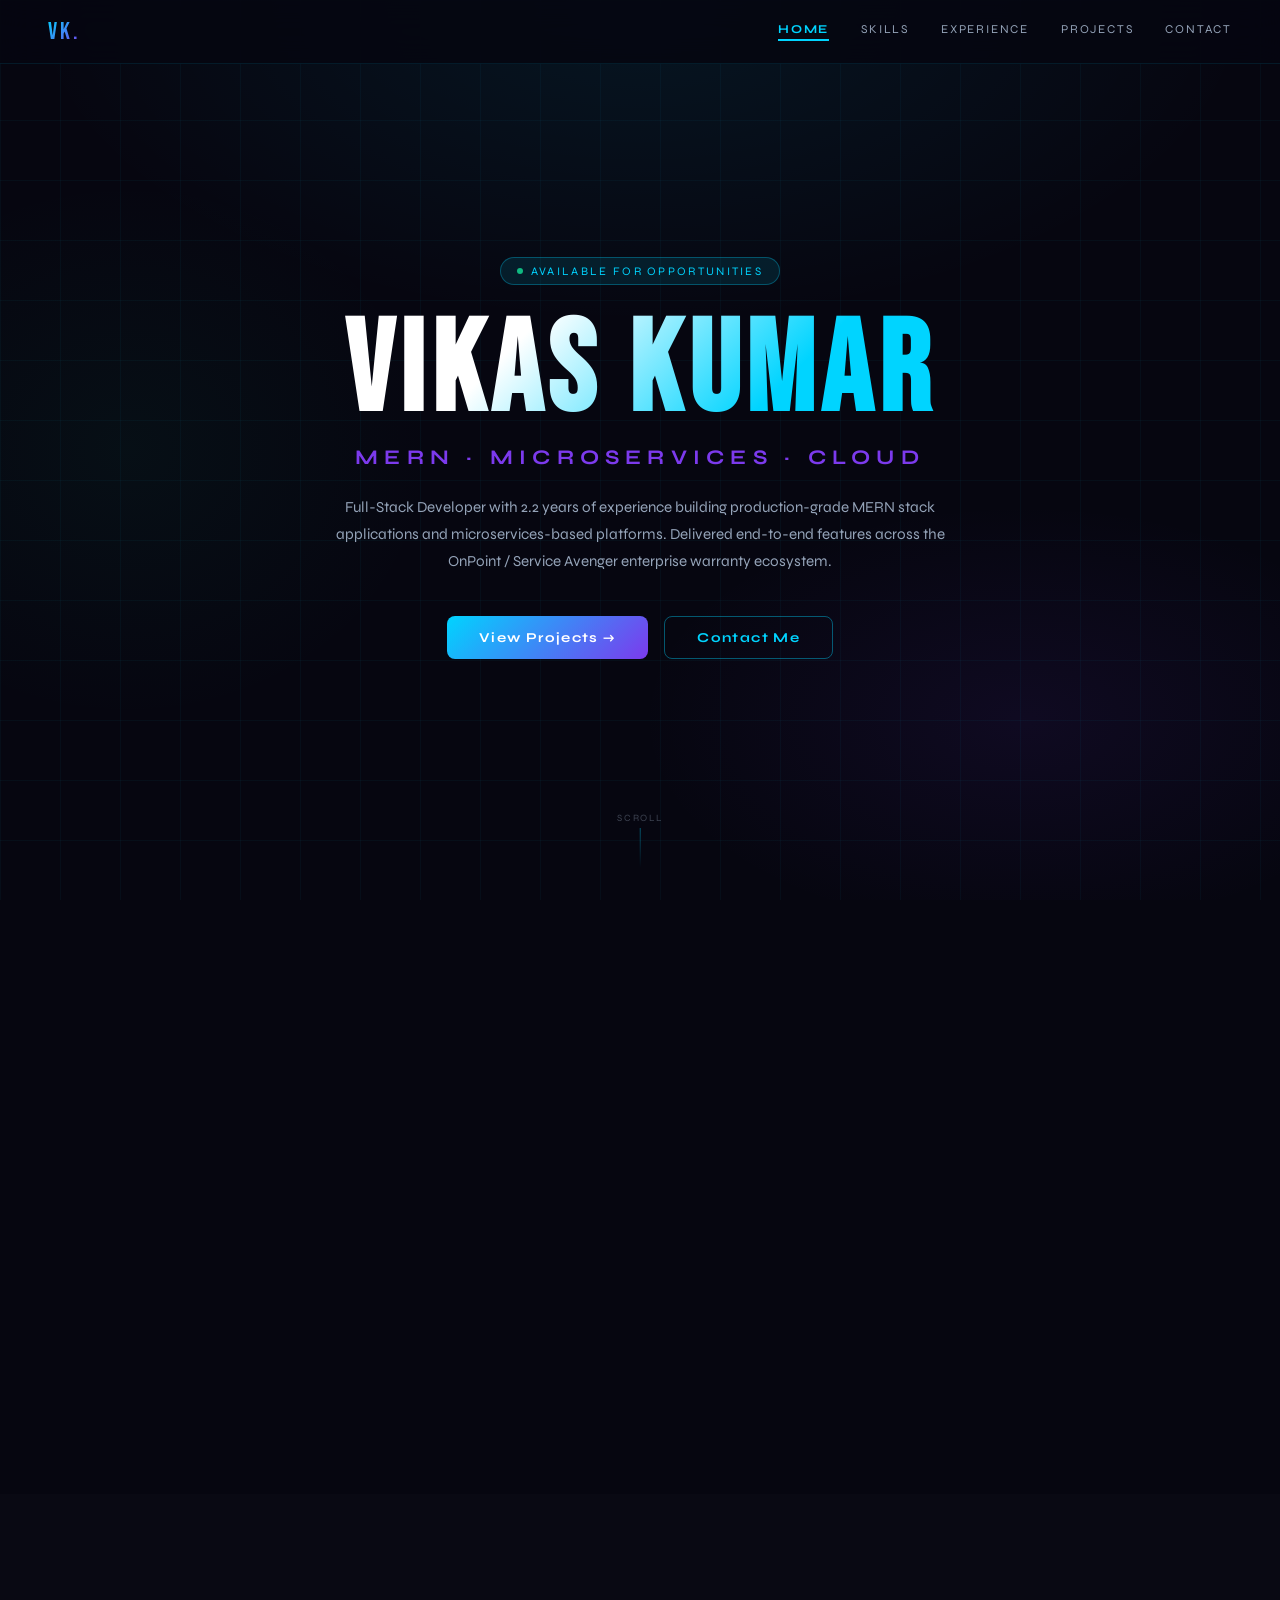
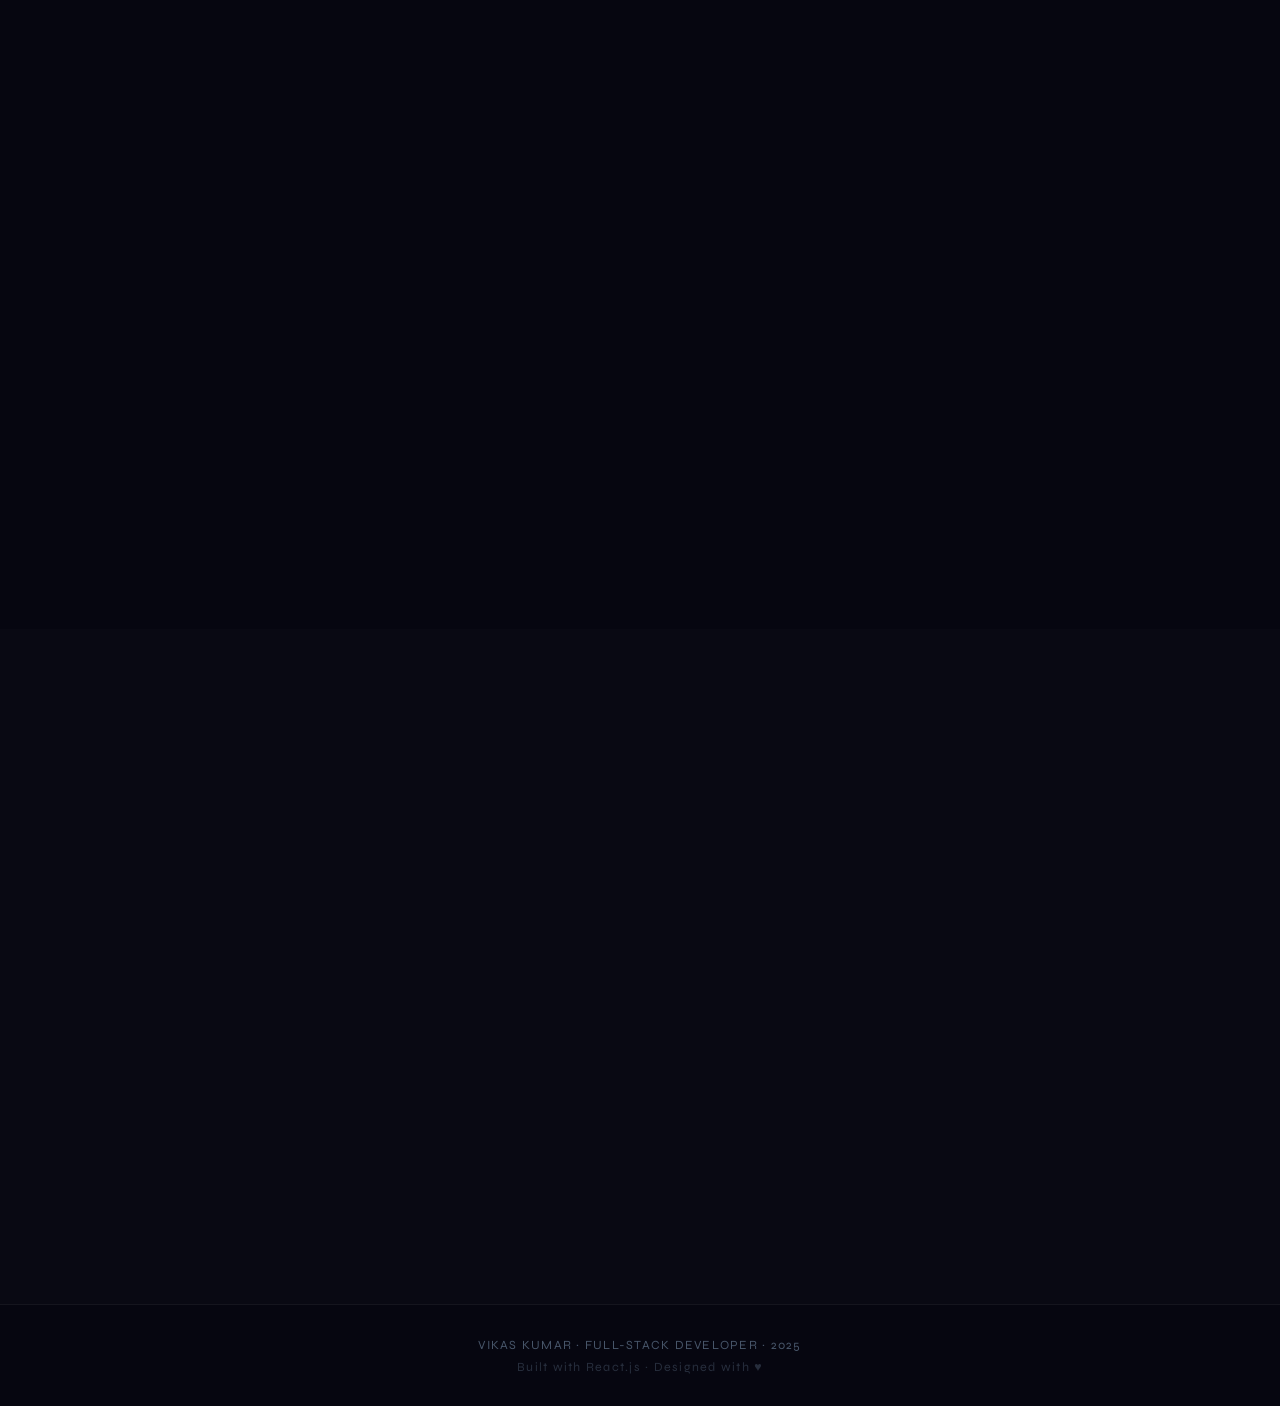
==== index.html @ f1ef1167 "new changes to inedx" ====
<!DOCTYPE html>
<html lang="en">
<head>
<meta charset="UTF-8" />
<meta name="viewport" content="width=device-width, initial-scale=1.0" />
<title>Vikas Kumar — Full-Stack Developer</title>
<link rel="preconnect" href="https://fonts.googleapis.com" />
<link rel="preconnect" href="https://fonts.gstatic.com" crossorigin />
<link href="https://fonts.googleapis.com/css2?family=Bebas+Neue&family=Syne:wght@400;600;700;800&display=swap" rel="stylesheet" />
<style>
  *, *::before, *::after { box-sizing: border-box; margin: 0; padding: 0; }
  html { scroll-behavior: smooth; }
  body { font-family: 'Syne', sans-serif; background: #060610; color: #e2e8f0; overflow-x: hidden; }
  :root {
    --cyan: #00d4ff;
    --purple: #7c3aed;
    --green: #10b981;
    --amber: #f59e0b;
    --red: #ef4444;
  }

  /* NAV */
  nav {
    position: fixed; top: 0; left: 0; right: 0; z-index: 100;
    display: flex; align-items: center; justify-content: space-between;
    padding: 0 clamp(1.2rem, 4vw, 3rem); height: 64px;
    background: rgba(6,6,16,0.88); backdrop-filter: blur(16px);
    border-bottom: 1px solid rgba(0,212,255,0.1);
  }
  .logo {
    font-family: 'Bebas Neue', sans-serif; font-size: 1.5rem; letter-spacing: 0.12em;
    background: linear-gradient(135deg, var(--cyan), var(--purple));
    -webkit-background-clip: text; -webkit-text-fill-color: transparent;
    cursor: pointer;
  }
  .nav-links { display: flex; gap: 2rem; list-style: none; }
  .nav-links li {
    cursor: pointer; font-size: 0.75rem; letter-spacing: 0.15em;
    text-transform: uppercase; color: #94a3b8;
    transition: color 0.2s; padding-bottom: 3px;
    border-bottom: 2px solid transparent;
  }
  .nav-links li.active { color: var(--cyan); border-bottom-color: var(--cyan); font-weight: 700; }
  .hamburger { display: none; flex-direction: column; gap: 5px; cursor: pointer; background: none; border: none; padding: 4px; }
  .hamburger span { display: block; width: 24px; height: 2px; background: var(--cyan); border-radius: 2px; transition: all 0.3s; }
  .mobile-menu {
    display: none; position: fixed; top: 64px; left: 0; right: 0;
    background: rgba(6,6,16,0.97); backdrop-filter: blur(16px); z-index: 99;
    padding: 1.5rem 2rem; flex-direction: column; gap: 1.2rem;
    border-bottom: 1px solid rgba(0,212,255,0.15);
  }
  .mobile-menu.open { display: flex; }
  .mobile-menu a {
    font-size: 0.9rem; letter-spacing: 0.15em; text-transform: uppercase;
    color: #94a3b8; text-decoration: none; padding: 0.5rem 0;
  }
  .mobile-menu a.active { color: var(--cyan); }

  /* HERO */
  #home {
    min-height: 100vh; display: flex; flex-direction: column;
    align-items: center; justify-content: center; text-align: center;
    padding: 80px clamp(1.5rem, 5vw, 4rem) 4rem; position: relative; overflow: hidden;
  }
  .hero-bg {
    position: absolute; inset: 0; pointer-events: none;
    background: radial-gradient(ellipse 80% 60% at 50% 0%, rgba(0,212,255,0.08) 0%, transparent 60%),
                radial-gradient(ellipse 50% 40% at 80% 80%, rgba(124,58,237,0.08) 0%, transparent 60%),
                radial-gradient(ellipse 40% 50% at 10% 50%, rgba(16,185,129,0.05) 0%, transparent 60%);
  }
  .hero-grid {
    position: absolute; inset: 0; pointer-events: none;
    background-image: linear-gradient(rgba(0,212,255,0.04) 1px, transparent 1px),
                      linear-gradient(90deg, rgba(0,212,255,0.04) 1px, transparent 1px);
    background-size: 60px 60px;
  }
  .hero-content { position: relative; z-index: 1; }
  .badge {
    display: inline-flex; align-items: center; gap: 0.5rem;
    background: rgba(0,212,255,0.1); border: 1px solid rgba(0,212,255,0.3);
    border-radius: 100px; padding: 0.35rem 1rem;
    font-size: 0.72rem; letter-spacing: 0.2em; text-transform: uppercase;
    color: var(--cyan); margin-bottom: 1.5rem;
    animation: fadeDown 0.8s ease forwards;
  }
  .badge-dot {
    width: 6px; height: 6px; border-radius: 50%; background: var(--green);
    animation: pulse 2s infinite;
  }
  .hero-name {
    font-family: 'Bebas Neue', sans-serif;
    font-size: clamp(3.5rem, 10vw, 8rem);
    line-height: 1; letter-spacing: 0.05em; margin-bottom: 0.5rem;
    background: linear-gradient(135deg, #ffffff 30%, var(--cyan) 70%);
    -webkit-background-clip: text; -webkit-text-fill-color: transparent;
    animation: fadeUp 0.9s ease 0.1s both;
  }
  .hero-title {
    font-size: clamp(0.9rem, 2.5vw, 1.3rem); color: var(--purple);
    letter-spacing: 0.3em; text-transform: uppercase; margin-bottom: 1.5rem;
    font-weight: 700; animation: fadeUp 0.9s ease 0.2s both;
  }
  .hero-summary {
    max-width: 640px; color: #94a3b8; line-height: 1.8;
    font-size: 0.95rem; margin: 0 auto 2.5rem;
    animation: fadeUp 0.9s ease 0.3s both;
  }
  .hero-btns {
    display: flex; gap: 1rem; flex-wrap: wrap; justify-content: center;
    animation: fadeUp 0.9s ease 0.4s both;
  }
  .btn-primary {
    background: linear-gradient(135deg, var(--cyan), var(--purple));
    color: #fff; border: none; border-radius: 8px;
    padding: 0.75rem 2rem; font-size: 0.85rem;
    font-family: 'Syne', sans-serif; font-weight: 700;
    letter-spacing: 0.1em; cursor: pointer;
    transition: transform 0.2s, box-shadow 0.2s;
  }
  .btn-primary:hover { transform: translateY(-2px); box-shadow: 0 8px 30px rgba(0,212,255,0.3); }
  .btn-secondary {
    background: transparent; color: var(--cyan);
    border: 1px solid rgba(0,212,255,0.4); border-radius: 8px;
    padding: 0.75rem 2rem; font-size: 0.85rem;
    font-family: 'Syne', sans-serif; font-weight: 700;
    letter-spacing: 0.1em; cursor: pointer; transition: all 0.2s;
  }
  .btn-secondary:hover { background: rgba(0,212,255,0.08); transform: translateY(-2px); }
  .scroll-hint {
    position: absolute; bottom: 2rem; left: 50%; transform: translateX(-50%);
    display: flex; flex-direction: column; align-items: center; gap: 4px; opacity: 0.4;
  }
  .scroll-hint span { font-size: 0.6rem; letter-spacing: 0.2em; color: #94a3b8; }
  .scroll-line { width: 1px; height: 40px; background: linear-gradient(to bottom, var(--cyan), transparent); }

  /* SECTIONS */
  .section { padding: 5rem clamp(1.5rem, 5vw, 6rem); max-width: 1100px; margin: 0 auto; }
  .section-alt { background: rgba(255,255,255,0.01); }
  .section-label {
    font-size: 0.7rem; letter-spacing: 0.3em; text-transform: uppercase;
    color: var(--cyan); margin-bottom: 0.5rem; font-weight: 700;
  }
  .section-title {
    font-family: 'Bebas Neue', sans-serif;
    font-size: clamp(2rem, 5vw, 3.5rem);
    letter-spacing: 0.05em; margin-bottom: 0.5rem; line-height: 1;
  }
  .divider {
    width: 60px; height: 3px;
    background: linear-gradient(90deg, var(--cyan), var(--purple));
    border-radius: 3px; margin-bottom: 3rem;
  }

  /* SKILLS */
  .skill-tabs { display: flex; flex-wrap: wrap; gap: 0.5rem; margin-bottom: 2rem; }
  .skill-tab {
    padding: 0.4rem 1rem; border-radius: 100px; font-size: 0.75rem;
    font-weight: 700; letter-spacing: 0.1em; cursor: pointer;
    border: 1px solid rgba(255,255,255,0.1); background: transparent;
    color: #94a3b8; transition: all 0.2s; font-family: 'Syne', sans-serif;
  }
  .skill-tab:hover { border-color: rgba(255,255,255,0.3); }
  .skill-tab.active-fe { border-color: var(--cyan); background: rgba(0,212,255,0.12); color: var(--cyan); }
  .skill-tab.active-be { border-color: var(--purple); background: rgba(124,58,237,0.12); color: var(--purple); }
  .skill-tab.active-db { border-color: var(--green); background: rgba(16,185,129,0.12); color: var(--green); }
  .skill-tab.active-cl { border-color: var(--amber); background: rgba(245,158,11,0.12); color: var(--amber); }
  .skill-tab.active-au { border-color: var(--red); background: rgba(239,68,68,0.12); color: var(--red); }
  .skill-tab.active-to { border-color: #8b5cf6; background: rgba(139,92,246,0.12); color: #8b5cf6; }
  .skill-grid { display: flex; flex-wrap: wrap; gap: 0.75rem; }
  .skill-pill {
    padding: 0.45rem 1rem; border-radius: 8px; font-size: 0.82rem;
    transition: all 0.2s; cursor: default;
  }
  .skill-pill:hover { transform: translateY(-2px); filter: brightness(1.2); }
  .pill-fe { background: rgba(0,212,255,0.12); border: 1px solid rgba(0,212,255,0.3); }
  .pill-be { background: rgba(124,58,237,0.12); border: 1px solid rgba(124,58,237,0.3); }
  .pill-db { background: rgba(16,185,129,0.12); border: 1px solid rgba(16,185,129,0.3); }
  .pill-cl { background: rgba(245,158,11,0.12); border: 1px solid rgba(245,158,11,0.3); }
  .pill-au { background: rgba(239,68,68,0.12); border: 1px solid rgba(239,68,68,0.3); }
  .pill-to { background: rgba(139,92,246,0.12); border: 1px solid rgba(139,92,246,0.3); }
  .skill-panel { display: none; }
  .skill-panel.active { display: flex; flex-wrap: wrap; gap: 0.75rem; }

  /* EXPERIENCE */
  .exp-card {
    background: rgba(255,255,255,0.03); border: 1px solid rgba(255,255,255,0.07);
    border-radius: 16px; padding: 2rem; margin-bottom: 1.5rem;
    position: relative; overflow: hidden;
    transition: border-color 0.3s, transform 0.3s;
  }
  .exp-card:hover { border-color: rgba(0,212,255,0.25); transform: translateY(-2px); }
  .exp-accent {
    position: absolute; left: 0; top: 0; bottom: 0; width: 3px;
    background: linear-gradient(180deg, var(--cyan), var(--purple)); border-radius: 3px 0 0 3px;
  }
  .exp-inner { padding-left: 0.5rem; }
  .exp-role { font-family: 'Bebas Neue', sans-serif; font-size: 1.6rem; letter-spacing: 0.05em; color: #fff; margin-bottom: 0.2rem; }
  .exp-company { color: var(--cyan); font-size: 0.85rem; font-weight: 700; letter-spacing: 0.05em; margin-bottom: 0.2rem; }
  .exp-product { color: #64748b; font-size: 0.78rem; margin-bottom: 0.5rem; font-style: italic; }
  .exp-period {
    display: inline-flex; align-items: center; gap: 0.4rem;
    background: rgba(0,212,255,0.08); border: 1px solid rgba(0,212,255,0.2);
    border-radius: 100px; padding: 0.25rem 0.85rem;
    font-size: 0.72rem; color: var(--cyan); letter-spacing: 0.1em; margin-bottom: 1.2rem;
  }
  .exp-list { list-style: none; display: flex; flex-direction: column; gap: 0.6rem; }
  .exp-item { display: flex; gap: 0.75rem; font-size: 0.875rem; color: #94a3b8; line-height: 1.7; }
  .exp-dot { width: 6px; height: 6px; border-radius: 50%; background: var(--cyan); margin-top: 0.6rem; flex-shrink: 0; }

  /* PROJECTS */
  .project-grid {
    display: grid;
    grid-template-columns: repeat(auto-fill, minmax(min(100%, 300px), 1fr));
    gap: 1.5rem;
  }
  .project-card {
    background: rgba(255,255,255,0.03); border: 1px solid rgba(255,255,255,0.07);
    border-radius: 16px; padding: 1.8rem;
    transition: border-color 0.3s, transform 0.3s; position: relative; overflow: hidden;
  }
  .project-card::before {
    content: ''; position: absolute; top: 0; right: 0;
    width: 120px; height: 120px;
    background: radial-gradient(ellipse at 100% 0%, rgba(124,58,237,0.08), transparent 70%);
    pointer-events: none;
  }
  .project-card:hover { border-color: rgba(124,58,237,0.4); transform: translateY(-4px); }
  .project-icon { font-size: 2.5rem; margin-bottom: 1rem; }
  .project-name { font-family: 'Bebas Neue', sans-serif; font-size: 1.4rem; letter-spacing: 0.05em; margin-bottom: 0.5rem; color: #fff; }
  .project-stack { font-size: 0.72rem; color: var(--cyan); letter-spacing: 0.1em; margin-bottom: 0.75rem; font-weight: 700; }
  .project-desc { font-size: 0.85rem; color: #94a3b8; line-height: 1.7; }

  /* EDUCATION */
  .edu-card {
    margin-top: 3rem;
    background: linear-gradient(135deg, rgba(0,212,255,0.05), rgba(124,58,237,0.05));
  }

  /* CONTACT */
  .contact-grid {
    display: grid;
    grid-template-columns: repeat(auto-fill, minmax(min(100%, 240px), 1fr));
    gap: 1rem; margin-bottom: 2rem;
  }
  .contact-card {
    background: rgba(255,255,255,0.03); border: 1px solid rgba(255,255,255,0.07);
    border-radius: 12px; padding: 1.2rem 1.5rem;
    display: flex; align-items: center; gap: 1rem;
    cursor: pointer; transition: all 0.2s;
    text-decoration: none; color: inherit;
  }
  .contact-card:hover { border-color: rgba(0,212,255,0.3); background: rgba(0,212,255,0.04); }
  .contact-icon {
    width: 40px; height: 40px; border-radius: 10px;
    background: rgba(0,212,255,0.1); border: 1px solid rgba(0,212,255,0.2);
    display: flex; align-items: center; justify-content: center;
    font-size: 1.1rem; flex-shrink: 0;
  }
  .contact-icon.purple { background: rgba(124,58,237,0.1); border-color: rgba(124,58,237,0.2); }
  .contact-label { font-size: 0.68rem; color: #64748b; letter-spacing: 0.1em; text-transform: uppercase; margin-bottom: 0.2rem; }
  .contact-value { font-size: 0.85rem; color: #e2e8f0; font-weight: 600; word-break: break-all; }

  /* FOOTER */
  footer {
    text-align: center; padding: 2rem;
    border-top: 1px solid rgba(255,255,255,0.06);
    color: #475569; font-size: 0.78rem; letter-spacing: 0.1em;
  }
  footer p:last-child { margin-top: 0.4rem; opacity: 0.5; }

  /* ANIMATIONS */
  @keyframes fadeDown { from { opacity:0; transform:translateY(-16px); } to { opacity:1; transform:none; } }
  @keyframes fadeUp { from { opacity:0; transform:translateY(24px); } to { opacity:1; transform:none; } }
  @keyframes pulse { 0%,100%{opacity:1;} 50%{opacity:0.5;} }

  .reveal {
    opacity: 0; transform: translateY(30px);
    transition: opacity 0.7s ease, transform 0.7s ease;
  }
  .reveal.visible { opacity: 1; transform: none; }
  .reveal-d1 { transition-delay: 0.1s; }
  .reveal-d2 { transition-delay: 0.2s; }
  .reveal-d3 { transition-delay: 0.3s; }

  /* RESPONSIVE */
  @media (max-width: 640px) {
    .nav-links { display: none; }
    .hamburger { display: flex; }
  }
</style>
</head>
<body>

<!-- NAV -->
<nav>
  <div class="logo" onclick="scrollTo('home')">VK.</div>
  <ul class="nav-links" id="navLinks">
    <li class="active" onclick="scrollTo('home')">Home</li>
    <li onclick="scrollTo('skills')">Skills</li>
    <li onclick="scrollTo('experience')">Experience</li>
    <li onclick="scrollTo('projects')">Projects</li>
    <li onclick="scrollTo('contact')">Contact</li>
  </ul>
  <button class="hamburger" id="hamburger" onclick="toggleMenu()" aria-label="Menu">
    <span id="hb1"></span>
    <span id="hb2"></span>
    <span id="hb3"></span>
  </button>
</nav>

<!-- MOBILE MENU -->
<div class="mobile-menu" id="mobileMenu">
  <a onclick="scrollTo('home');closeMenu()">HOME</a>
  <a onclick="scrollTo('skills');closeMenu()">SKILLS</a>
  <a onclick="scrollTo('experience');closeMenu()">EXPERIENCE</a>
  <a onclick="scrollTo('projects');closeMenu()">PROJECTS</a>
  <a onclick="scrollTo('contact');closeMenu()">CONTACT</a>
</div>

<!-- HERO -->
<section id="home">
  <div class="hero-bg"></div>
  <div class="hero-grid"></div>
  <div class="hero-content">
    <div class="badge"><span class="badge-dot"></span>Available for opportunities</div>
    <h1 class="hero-name">Vikas Kumar</h1>
    <div class="hero-title">MERN · Microservices · Cloud</div>
    <p class="hero-summary">Full-Stack Developer with 2.2 years of experience building production-grade MERN stack applications and microservices-based platforms. Delivered end-to-end features across the OnPoint / Service Avenger enterprise warranty ecosystem.</p>
    <div class="hero-btns">
      <button class="btn-primary" onclick="scrollTo('projects')">View Projects →</button>
      <button class="btn-secondary" onclick="scrollTo('contact')">Contact Me</button>
    </div>
  </div>
  <div class="scroll-hint">
    <span>SCROLL</span>
    <div class="scroll-line"></div>
  </div>
</section>

<!-- SKILLS -->
<section id="skills" style="padding: 5rem 0;">
  <div class="section">
    <div class="reveal">
      <div class="section-label">What I work with</div>
      <h2 class="section-title">Technical Skills</h2>
      <div class="divider"></div>
      <div class="skill-tabs">
        <button class="skill-tab active-fe" onclick="switchSkill('fe', this)">Frontend</button>
        <button class="skill-tab" onclick="switchSkill('be', this)">Backend</button>
        <button class="skill-tab" onclick="switchSkill('db', this)">Databases</button>
        <button class="skill-tab" onclick="switchSkill('cl', this)">Cloud & Infra</button>
        <button class="skill-tab" onclick="switchSkill('au', this)">Auth & Security</button>
        <button class="skill-tab" onclick="switchSkill('to', this)">Tools & Others</button>
      </div>
      <div id="skill-fe" class="skill-panel active">
        <span class="skill-pill pill-fe">React.js</span><span class="skill-pill pill-fe">Redux Toolkit</span>
        <span class="skill-pill pill-fe">TanStack Query</span><span class="skill-pill pill-fe">Next.js</span>
        <span class="skill-pill pill-fe">Formik</span><span class="skill-pill pill-fe">Material UI</span>
        <span class="skill-pill pill-fe">TypeScript</span><span class="skill-pill pill-fe">JavaScript ES6+</span>
        <span class="skill-pill pill-fe">HTML5</span><span class="skill-pill pill-fe">CSS3</span>
      </div>
      <div id="skill-be" class="skill-panel">
        <span class="skill-pill pill-be">Node.js</span><span class="skill-pill pill-be">Express.js</span>
        <span class="skill-pill pill-be">NestJS</span><span class="skill-pill pill-be">RESTful APIs</span>
        <span class="skill-pill pill-be">AJV Schema Validation</span><span class="skill-pill pill-be">WebSocket</span>
        <span class="skill-pill pill-be">Cron Jobs</span><span class="skill-pill pill-be">Helmet.js</span>
      </div>
      <div id="skill-db" class="skill-panel">
        <span class="skill-pill pill-db">MySQL</span><span class="skill-pill pill-db">MongoDB</span>
        <span class="skill-pill pill-db">Redis</span><span class="skill-pill pill-db">Firebase Firestore</span>
        <span class="skill-pill pill-db">Realtime DB</span><span class="skill-pill pill-db">Query Optimisation</span>
        <span class="skill-pill pill-db">Indexing</span>
      </div>
      <div id="skill-cl" class="skill-panel">
        <span class="skill-pill pill-cl">AWS S3</span><span class="skill-pill pill-cl">AWS SQS</span>
        <span class="skill-pill pill-cl">API Gateway</span><span class="skill-pill pill-cl">Docker</span>
        <span class="skill-pill pill-cl">Kubernetes (Basic)</span><span class="skill-pill pill-cl">CI/CD Pipelines</span>
        <span class="skill-pill pill-cl">Event-Driven Architecture</span>
      </div>
      <div id="skill-au" class="skill-panel">
        <span class="skill-pill pill-au">Keycloak SSO</span><span class="skill-pill pill-au">OAuth2</span>
        <span class="skill-pill pill-au">JWT</span><span class="skill-pill pill-au">RBAC</span>
      </div>
      <div id="skill-to" class="skill-panel">
        <span class="skill-pill pill-to">Git</span><span class="skill-pill pill-to">GitHub</span>
        <span class="skill-pill pill-to">Postman</span><span class="skill-pill pill-to">Jira</span>
        <span class="skill-pill pill-to">SonarQube</span><span class="skill-pill pill-to">GitHub Copilot</span>
        <span class="skill-pill pill-to">Phoenix Integration</span><span class="skill-pill pill-to">Samsung API</span>
        <span class="skill-pill pill-to">NetSuite</span>
      </div>
    </div>
  </div>
</section>

<!-- EXPERIENCE -->
<section id="experience" class="section-alt" style="padding: 5rem 0;">
  <div class="section">
    <div class="reveal">
      <div class="section-label">Where I've worked</div>
      <h2 class="section-title">Experience</h2>
      <div class="divider"></div>
    </div>

    <div class="exp-card reveal reveal-d1">
      <div class="exp-accent"></div>
      <div class="exp-inner">
        <div class="exp-role">Full-Stack Developer</div>
        <div class="exp-company">MethodHub Pvt. Ltd., Mohali</div>
        <div class="exp-product">OnPoint / Service Avenger — Enterprise Warranty & Dispatch Platform</div>
        <div class="exp-period">📅 Mar 2024 – Present</div>
        <ul class="exp-list">
          <li class="exp-item"><div class="exp-dot"></div><span>Built warranty and dispatch modules using React.js, Redux Toolkit, and TanStack Query, managing state across 10+ interconnected screens for enterprise warranty clients.</span></li>
          <li class="exp-item"><div class="exp-dot"></div><span>Designed multi-step form workflows with Formik + AJV schema validation and configured centralised Axios interceptors for auth and error handling across 30+ APIs.</span></li>
          <li class="exp-item"><div class="exp-dot"></div><span>Integrated Keycloak SSO for token-based authentication and built reusable Material UI components used team-wide.</span></li>
          <li class="exp-item"><div class="exp-dot"></div><span>Built the Claim Portal microservice from scratch — handling end-to-end servicer payment claim submissions with AWS S3 (file storage) and AWS SQS for async decoupled messaging.</span></li>
          <li class="exp-item"><div class="exp-dot"></div><span>Developed features on the sdDispatch core service — full warranty job lifecycle management with JWT auth, MySQL query optimisation with indexing, and Redis caching to reduce DB load.</span></li>
          <li class="exp-item"><div class="exp-dot"></div><span>Enforced access control via Keycloak RBAC roles; contributed to CI/CD pipelines and SonarQube code quality reviews within a 7-member Agile/Scrum team.</span></li>
          <li class="exp-item"><div class="exp-dot"></div><span>Third-party integrations: Phoenix (order creation + servicer assignment), Samsung (login API + job assignment), NetSuite (automated payment disbursement on claim approval).</span></li>
        </ul>
      </div>
    </div>

    <div class="exp-card reveal reveal-d2">
      <div class="exp-accent"></div>
      <div class="exp-inner">
        <div class="exp-role">MERN Stack Developer Trainee</div>
        <div class="exp-company">Meander Software Pvt. Ltd.</div>
        <div class="exp-product">6-Month Intensive Training Program</div>
        <div class="exp-period">📅 Aug 2023 – Feb 2024</div>
        <ul class="exp-list">
          <li class="exp-item"><div class="exp-dot"></div><span>Completed intensive MERN stack training covering React.js, Node.js, Express.js, MongoDB, and JavaScript ES6+.</span></li>
          <li class="exp-item"><div class="exp-dot"></div><span>Built full-stack projects applying REST API design, JWT authentication, and data modelling.</span></li>
        </ul>
      </div>
    </div>
  </div>
</section>

<!-- PROJECTS -->
<section id="projects" style="padding: 5rem 0;">
  <div class="section">
    <div class="reveal">
      <div class="section-label">Things I've built</div>
      <h2 class="section-title">Projects</h2>
      <div class="divider"></div>
    </div>
    <div class="project-grid">
      <div class="project-card reveal reveal-d1">
        <div class="project-icon">👥</div>
        <div class="project-name">HR Management Portal</div>
        <div class="project-stack">MongoDB · Express.js · React.js · Node.js</div>
        <div class="project-desc">Full-stack HR portal — candidate management, employee onboarding, attendance tracking, and leave workflows with automated data sync across modules.</div>
      </div>
      <div class="project-card reveal reveal-d2">
        <div class="project-icon">🛒</div>
        <div class="project-name">E-Commerce Web App</div>
        <div class="project-stack">React.js · Redux Toolkit · JSON Server</div>
        <div class="project-desc">E-commerce app with Redux state management, user authentication, and product catalogue backed by a mock REST API.</div>
      </div>
      <div class="project-card reveal reveal-d3">
        <div class="project-icon">🔐</div>
        <div class="project-name">User Management System</div>
        <div class="project-stack">React.js · NestJS · MySQL</div>
        <div class="project-desc">Role-based system (Admin/User) with full CRUD, OTP email verification, and secure password management.</div>
      </div>
    </div>

    <div class="exp-card edu-card reveal" style="margin-top: 3rem;">
      <div class="exp-accent"></div>
      <div class="exp-inner">
        <div class="section-label" style="margin-bottom: 0.5rem;">Education</div>
        <div class="exp-role">Bachelor of Computer Applications (BCA)</div>
        <div class="exp-company">Shri Ram Group of Colleges, Muzaffarnagar, U.P.</div>
        <div class="exp-period" style="margin-top: 0.5rem;">🎓 2023</div>
      </div>
    </div>
  </div>
</section>

<!-- CONTACT -->
<section id="contact" class="section-alt" style="padding: 5rem 0;">
  <div class="section">
    <div class="reveal">
      <div class="section-label">Get in touch</div>
      <h2 class="section-title">Contact</h2>
      <div class="divider"></div>
      <div class="contact-grid">
        <div class="contact-card" onclick="copyEmail(this)">
          <div class="contact-icon">📧</div>
          <div>
            <div class="contact-label" id="emailLabel">Email — click to copy</div>
            <div class="contact-value">vikas.kumar721702@gmail.com</div>
          </div>
        </div>
        <div class="contact-card" style="cursor:default;">
          <div class="contact-icon">📱</div>
          <div>
            <div class="contact-label">Phone</div>
            <div class="contact-value">+91-7217246935</div>
          </div>
        </div>
        <div class="contact-card" style="cursor:default;">
          <div class="contact-icon">📍</div>
          <div>
            <div class="contact-label">Location</div>
            <div class="contact-value">Mohali, Chandigarh</div>
          </div>
        </div>
        <a class="contact-card" href="https://linkedin.com/in/vikas-kumar-58881a284" target="_blank" rel="noopener noreferrer">
          <div class="contact-icon">💼</div>
          <div>
            <div class="contact-label">LinkedIn</div>
            <div class="contact-value">View Profile →</div>
          </div>
        </a>
        <a class="contact-card" href="https://github.com/vikas7217" target="_blank" rel="noopener noreferrer">
          <div class="contact-icon purple">🐙</div>
          <div>
            <div class="contact-label">GitHub</div>
            <div class="contact-value">View Repos →</div>
          </div>
        </a>
      </div>
    </div>
  </div>
</section>

<footer>
  <p>VIKAS KUMAR · FULL-STACK DEVELOPER · 2025</p>
  <p>Built with React.js · Designed with ♥</p>
</footer>

<script>
  // Scroll to section
  function scrollTo(id) {
    document.getElementById(id).scrollIntoView({ behavior: 'smooth' });
  }

  // Mobile menu
  let menuOpen = false;
  function toggleMenu() {
    menuOpen = !menuOpen;
    document.getElementById('mobileMenu').classList.toggle('open', menuOpen);
    const h1 = document.getElementById('hb1'), h2 = document.getElementById('hb2'), h3 = document.getElementById('hb3');
    h1.style.transform = menuOpen ? 'rotate(45deg) translate(5px, 5px)' : '';
    h2.style.opacity = menuOpen ? '0' : '1';
    h3.style.transform = menuOpen ? 'rotate(-45deg) translate(5px, -5px)' : '';
  }
  function closeMenu() { menuOpen = false; document.getElementById('mobileMenu').classList.remove('open'); }

  // Active nav on scroll
  const sections = ['home','skills','experience','projects','contact'];
  window.addEventListener('scroll', () => {
    const y = window.scrollY + 100;
    let current = 'home';
    sections.forEach(id => {
      const el = document.getElementById(id);
      if (el && y >= el.offsetTop) current = id;
    });
    document.querySelectorAll('.nav-links li').forEach((li, i) => {
      li.classList.toggle('active', sections[i] === current);
    });
    document.querySelectorAll('.mobile-menu a').forEach((a, i) => {
      a.classList.toggle('active', sections[i] === current);
    });
  });

  // Skill tabs
  const skillMap = { fe: 'active-fe', be: 'active-be', db: 'active-db', cl: 'active-cl', au: 'active-au', to: 'active-to' };
  function switchSkill(key, btn) {
    document.querySelectorAll('.skill-panel').forEach(p => p.classList.remove('active'));
    document.querySelectorAll('.skill-tab').forEach(t => { Object.values(skillMap).forEach(c => t.classList.remove(c)); });
    document.getElementById('skill-' + key).classList.add('active');
    btn.classList.add(skillMap[key]);
  }

  // Copy email
  function copyEmail(el) {
    navigator.clipboard.writeText('vikas.kumar721702@gmail.com').then(() => {
      const lbl = document.getElementById('emailLabel');
      lbl.textContent = '✓ Copied to clipboard!';
      lbl.style.color = '#10b981';
      setTimeout(() => { lbl.textContent = 'Email — click to copy'; lbl.style.color = ''; }, 2500);
    });
  }

  // Scroll reveal
  const observer = new IntersectionObserver((entries) => {
    entries.forEach(e => { if (e.isIntersecting) e.target.classList.add('visible'); });
  }, { threshold: 0.1 });
  document.querySelectorAll('.reveal').forEach(el => observer.observe(el));
</script>
</body>
</html>
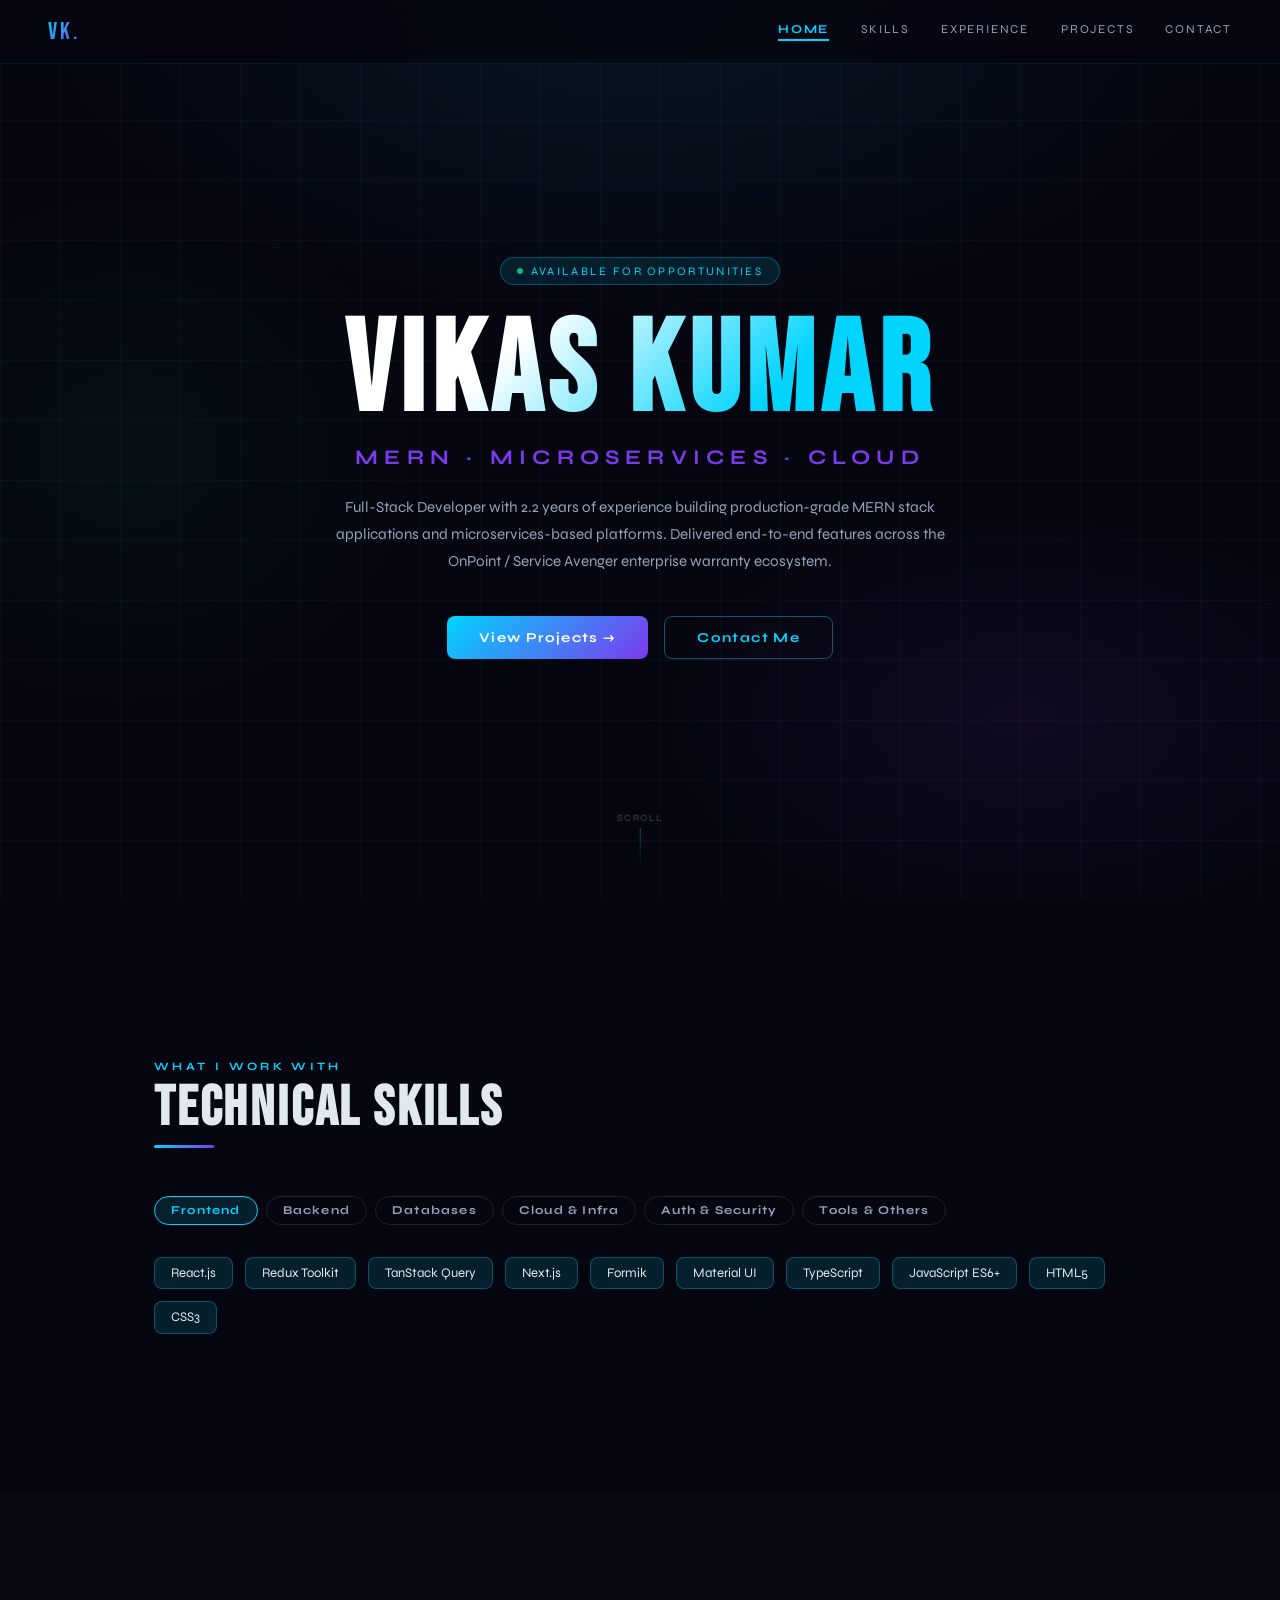
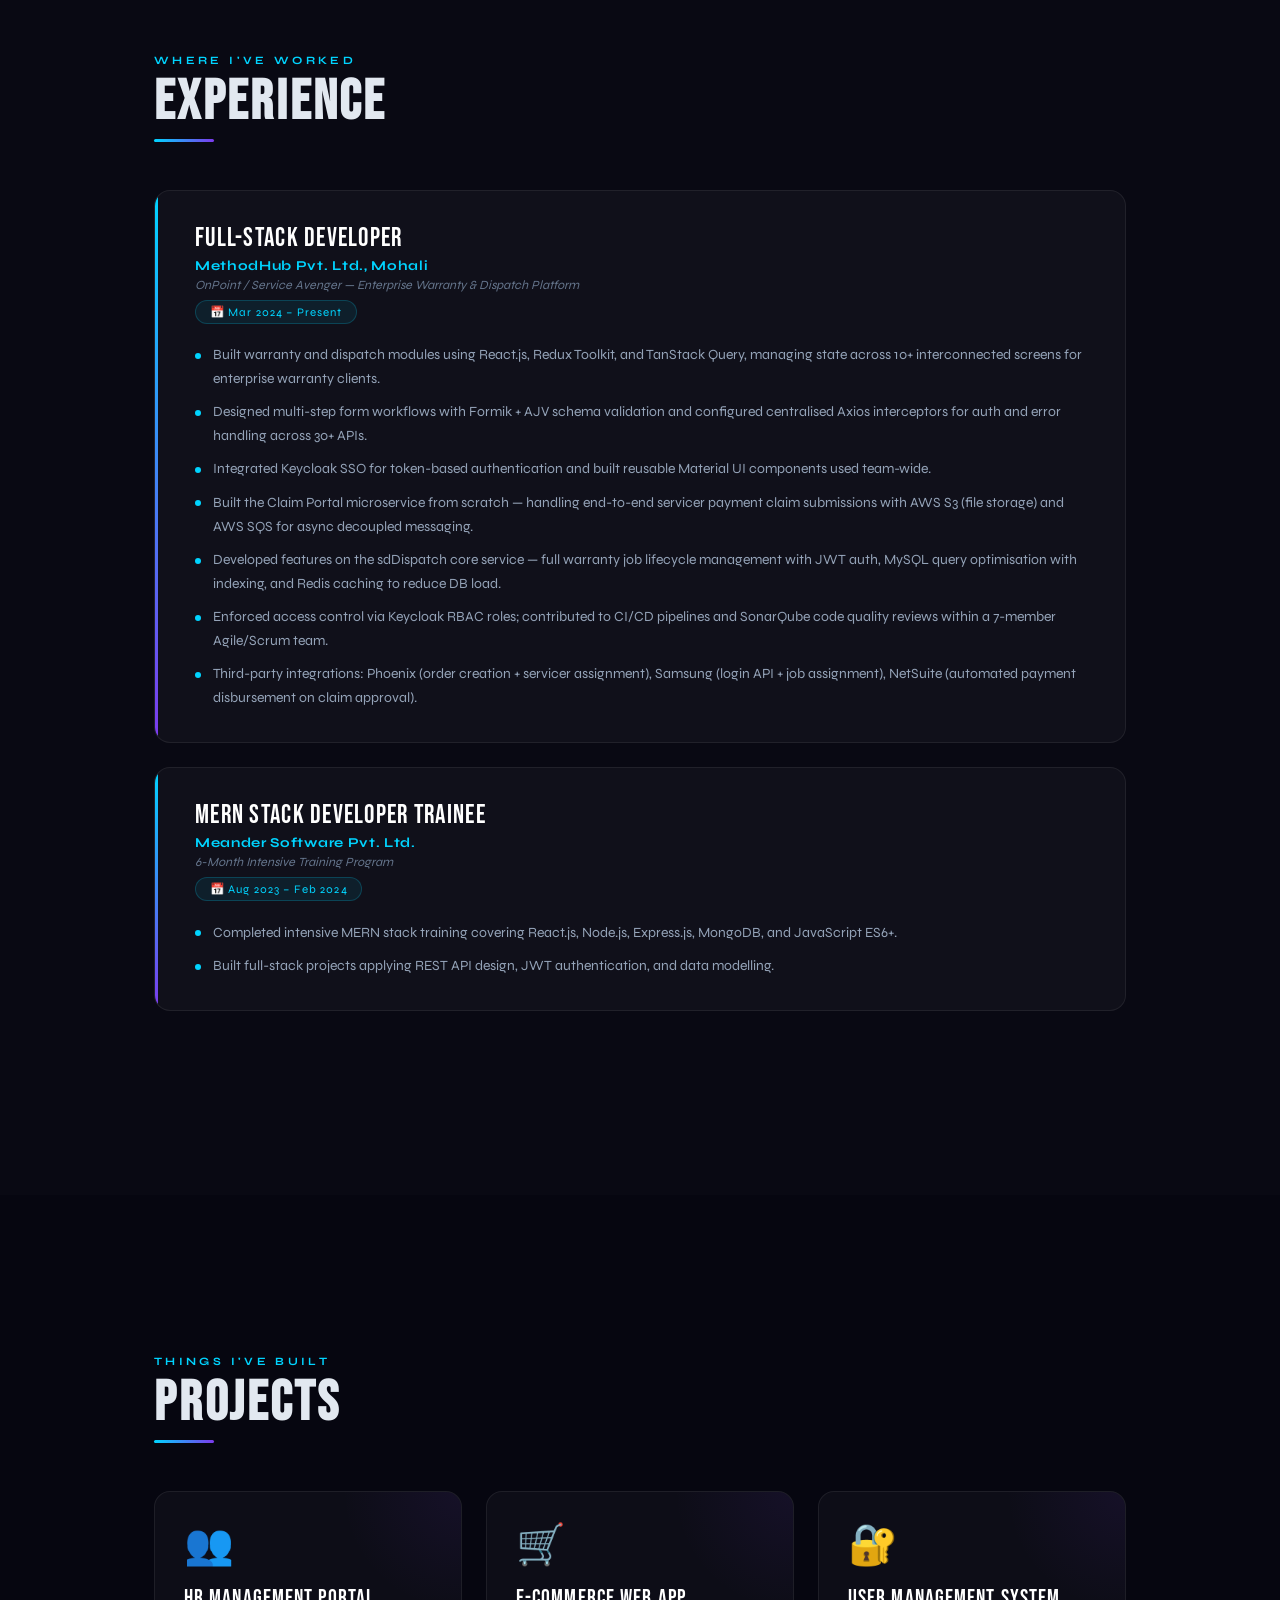
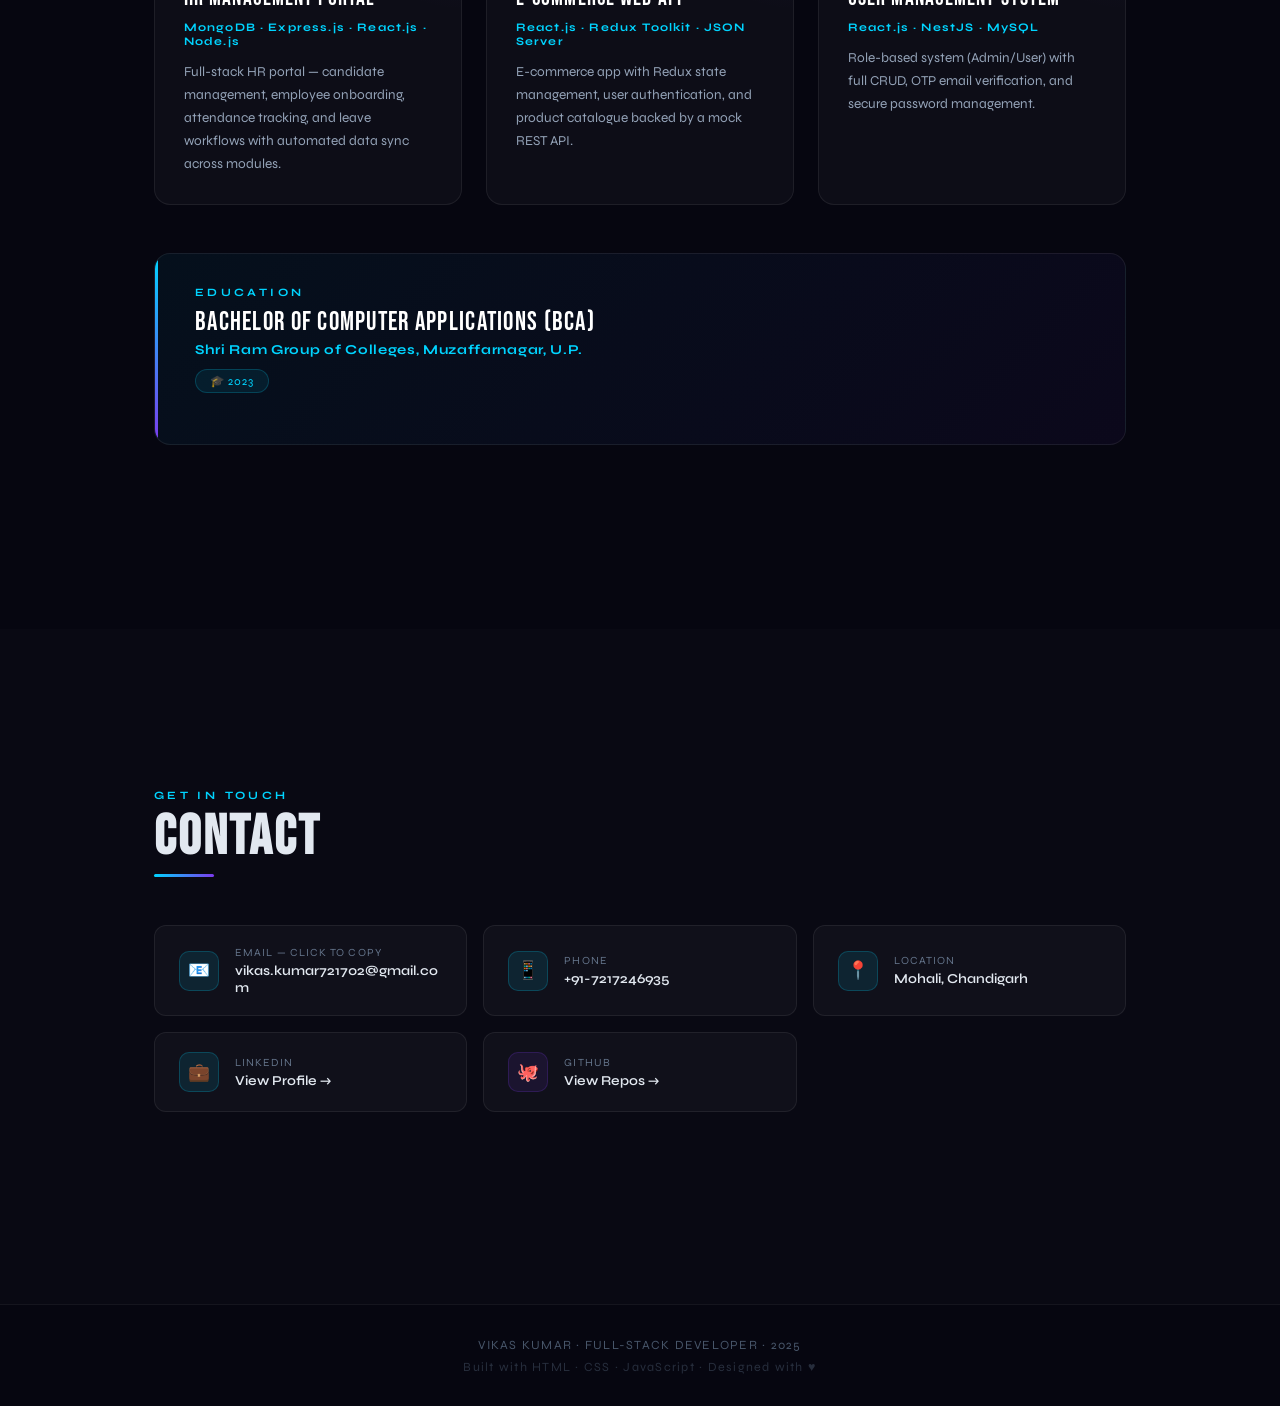
==== commit e9e1e5fc: "manage files" ====
--- a/index.html
+++ b/index.html
@@ -1,305 +1,24 @@
 <!DOCTYPE html>
 <html lang="en">
 <head>
-<meta charset="UTF-8" />
-<meta name="viewport" content="width=device-width, initial-scale=1.0" />
-<title>Vikas Kumar — Full-Stack Developer</title>
-<link rel="preconnect" href="https://fonts.googleapis.com" />
-<link rel="preconnect" href="https://fonts.gstatic.com" crossorigin />
-<link href="https://fonts.googleapis.com/css2?family=Bebas+Neue&family=Syne:wght@400;600;700;800&display=swap" rel="stylesheet" />
-<style>
-  *, *::before, *::after { box-sizing: border-box; margin: 0; padding: 0; }
-  html { scroll-behavior: smooth; }
-  body { font-family: 'Syne', sans-serif; background: #060610; color: #e2e8f0; overflow-x: hidden; }
-  :root {
-    --cyan: #00d4ff;
-    --purple: #7c3aed;
-    --green: #10b981;
-    --amber: #f59e0b;
-    --red: #ef4444;
-  }
-
-  /* NAV */
-  nav {
-    position: fixed; top: 0; left: 0; right: 0; z-index: 100;
-    display: flex; align-items: center; justify-content: space-between;
-    padding: 0 clamp(1.2rem, 4vw, 3rem); height: 64px;
-    background: rgba(6,6,16,0.88); backdrop-filter: blur(16px);
-    border-bottom: 1px solid rgba(0,212,255,0.1);
-  }
-  .logo {
-    font-family: 'Bebas Neue', sans-serif; font-size: 1.5rem; letter-spacing: 0.12em;
-    background: linear-gradient(135deg, var(--cyan), var(--purple));
-    -webkit-background-clip: text; -webkit-text-fill-color: transparent;
-    cursor: pointer;
-  }
-  .nav-links { display: flex; gap: 2rem; list-style: none; }
-  .nav-links li {
-    cursor: pointer; font-size: 0.75rem; letter-spacing: 0.15em;
-    text-transform: uppercase; color: #94a3b8;
-    transition: color 0.2s; padding-bottom: 3px;
-    border-bottom: 2px solid transparent;
-  }
-  .nav-links li.active { color: var(--cyan); border-bottom-color: var(--cyan); font-weight: 700; }
-  .hamburger { display: none; flex-direction: column; gap: 5px; cursor: pointer; background: none; border: none; padding: 4px; }
-  .hamburger span { display: block; width: 24px; height: 2px; background: var(--cyan); border-radius: 2px; transition: all 0.3s; }
-  .mobile-menu {
-    display: none; position: fixed; top: 64px; left: 0; right: 0;
-    background: rgba(6,6,16,0.97); backdrop-filter: blur(16px); z-index: 99;
-    padding: 1.5rem 2rem; flex-direction: column; gap: 1.2rem;
-    border-bottom: 1px solid rgba(0,212,255,0.15);
-  }
-  .mobile-menu.open { display: flex; }
-  .mobile-menu a {
-    font-size: 0.9rem; letter-spacing: 0.15em; text-transform: uppercase;
-    color: #94a3b8; text-decoration: none; padding: 0.5rem 0;
-  }
-  .mobile-menu a.active { color: var(--cyan); }
-
-  /* HERO */
-  #home {
-    min-height: 100vh; display: flex; flex-direction: column;
-    align-items: center; justify-content: center; text-align: center;
-    padding: 80px clamp(1.5rem, 5vw, 4rem) 4rem; position: relative; overflow: hidden;
-  }
-  .hero-bg {
-    position: absolute; inset: 0; pointer-events: none;
-    background: radial-gradient(ellipse 80% 60% at 50% 0%, rgba(0,212,255,0.08) 0%, transparent 60%),
-                radial-gradient(ellipse 50% 40% at 80% 80%, rgba(124,58,237,0.08) 0%, transparent 60%),
-                radial-gradient(ellipse 40% 50% at 10% 50%, rgba(16,185,129,0.05) 0%, transparent 60%);
-  }
-  .hero-grid {
-    position: absolute; inset: 0; pointer-events: none;
-    background-image: linear-gradient(rgba(0,212,255,0.04) 1px, transparent 1px),
-                      linear-gradient(90deg, rgba(0,212,255,0.04) 1px, transparent 1px);
-    background-size: 60px 60px;
-  }
-  .hero-content { position: relative; z-index: 1; }
-  .badge {
-    display: inline-flex; align-items: center; gap: 0.5rem;
-    background: rgba(0,212,255,0.1); border: 1px solid rgba(0,212,255,0.3);
-    border-radius: 100px; padding: 0.35rem 1rem;
-    font-size: 0.72rem; letter-spacing: 0.2em; text-transform: uppercase;
-    color: var(--cyan); margin-bottom: 1.5rem;
-    animation: fadeDown 0.8s ease forwards;
-  }
-  .badge-dot {
-    width: 6px; height: 6px; border-radius: 50%; background: var(--green);
-    animation: pulse 2s infinite;
-  }
-  .hero-name {
-    font-family: 'Bebas Neue', sans-serif;
-    font-size: clamp(3.5rem, 10vw, 8rem);
-    line-height: 1; letter-spacing: 0.05em; margin-bottom: 0.5rem;
-    background: linear-gradient(135deg, #ffffff 30%, var(--cyan) 70%);
-    -webkit-background-clip: text; -webkit-text-fill-color: transparent;
-    animation: fadeUp 0.9s ease 0.1s both;
-  }
-  .hero-title {
-    font-size: clamp(0.9rem, 2.5vw, 1.3rem); color: var(--purple);
-    letter-spacing: 0.3em; text-transform: uppercase; margin-bottom: 1.5rem;
-    font-weight: 700; animation: fadeUp 0.9s ease 0.2s both;
-  }
-  .hero-summary {
-    max-width: 640px; color: #94a3b8; line-height: 1.8;
-    font-size: 0.95rem; margin: 0 auto 2.5rem;
-    animation: fadeUp 0.9s ease 0.3s both;
-  }
-  .hero-btns {
-    display: flex; gap: 1rem; flex-wrap: wrap; justify-content: center;
-    animation: fadeUp 0.9s ease 0.4s both;
-  }
-  .btn-primary {
-    background: linear-gradient(135deg, var(--cyan), var(--purple));
-    color: #fff; border: none; border-radius: 8px;
-    padding: 0.75rem 2rem; font-size: 0.85rem;
-    font-family: 'Syne', sans-serif; font-weight: 700;
-    letter-spacing: 0.1em; cursor: pointer;
-    transition: transform 0.2s, box-shadow 0.2s;
-  }
-  .btn-primary:hover { transform: translateY(-2px); box-shadow: 0 8px 30px rgba(0,212,255,0.3); }
-  .btn-secondary {
-    background: transparent; color: var(--cyan);
-    border: 1px solid rgba(0,212,255,0.4); border-radius: 8px;
-    padding: 0.75rem 2rem; font-size: 0.85rem;
-    font-family: 'Syne', sans-serif; font-weight: 700;
-    letter-spacing: 0.1em; cursor: pointer; transition: all 0.2s;
-  }
-  .btn-secondary:hover { background: rgba(0,212,255,0.08); transform: translateY(-2px); }
-  .scroll-hint {
-    position: absolute; bottom: 2rem; left: 50%; transform: translateX(-50%);
-    display: flex; flex-direction: column; align-items: center; gap: 4px; opacity: 0.4;
-  }
-  .scroll-hint span { font-size: 0.6rem; letter-spacing: 0.2em; color: #94a3b8; }
-  .scroll-line { width: 1px; height: 40px; background: linear-gradient(to bottom, var(--cyan), transparent); }
-
-  /* SECTIONS */
-  .section { padding: 5rem clamp(1.5rem, 5vw, 6rem); max-width: 1100px; margin: 0 auto; }
-  .section-alt { background: rgba(255,255,255,0.01); }
-  .section-label {
-    font-size: 0.7rem; letter-spacing: 0.3em; text-transform: uppercase;
-    color: var(--cyan); margin-bottom: 0.5rem; font-weight: 700;
-  }
-  .section-title {
-    font-family: 'Bebas Neue', sans-serif;
-    font-size: clamp(2rem, 5vw, 3.5rem);
-    letter-spacing: 0.05em; margin-bottom: 0.5rem; line-height: 1;
-  }
-  .divider {
-    width: 60px; height: 3px;
-    background: linear-gradient(90deg, var(--cyan), var(--purple));
-    border-radius: 3px; margin-bottom: 3rem;
-  }
-
-  /* SKILLS */
-  .skill-tabs { display: flex; flex-wrap: wrap; gap: 0.5rem; margin-bottom: 2rem; }
-  .skill-tab {
-    padding: 0.4rem 1rem; border-radius: 100px; font-size: 0.75rem;
-    font-weight: 700; letter-spacing: 0.1em; cursor: pointer;
-    border: 1px solid rgba(255,255,255,0.1); background: transparent;
-    color: #94a3b8; transition: all 0.2s; font-family: 'Syne', sans-serif;
-  }
-  .skill-tab:hover { border-color: rgba(255,255,255,0.3); }
-  .skill-tab.active-fe { border-color: var(--cyan); background: rgba(0,212,255,0.12); color: var(--cyan); }
-  .skill-tab.active-be { border-color: var(--purple); background: rgba(124,58,237,0.12); color: var(--purple); }
-  .skill-tab.active-db { border-color: var(--green); background: rgba(16,185,129,0.12); color: var(--green); }
-  .skill-tab.active-cl { border-color: var(--amber); background: rgba(245,158,11,0.12); color: var(--amber); }
-  .skill-tab.active-au { border-color: var(--red); background: rgba(239,68,68,0.12); color: var(--red); }
-  .skill-tab.active-to { border-color: #8b5cf6; background: rgba(139,92,246,0.12); color: #8b5cf6; }
-  .skill-grid { display: flex; flex-wrap: wrap; gap: 0.75rem; }
-  .skill-pill {
-    padding: 0.45rem 1rem; border-radius: 8px; font-size: 0.82rem;
-    transition: all 0.2s; cursor: default;
-  }
-  .skill-pill:hover { transform: translateY(-2px); filter: brightness(1.2); }
-  .pill-fe { background: rgba(0,212,255,0.12); border: 1px solid rgba(0,212,255,0.3); }
-  .pill-be { background: rgba(124,58,237,0.12); border: 1px solid rgba(124,58,237,0.3); }
-  .pill-db { background: rgba(16,185,129,0.12); border: 1px solid rgba(16,185,129,0.3); }
-  .pill-cl { background: rgba(245,158,11,0.12); border: 1px solid rgba(245,158,11,0.3); }
-  .pill-au { background: rgba(239,68,68,0.12); border: 1px solid rgba(239,68,68,0.3); }
-  .pill-to { background: rgba(139,92,246,0.12); border: 1px solid rgba(139,92,246,0.3); }
-  .skill-panel { display: none; }
-  .skill-panel.active { display: flex; flex-wrap: wrap; gap: 0.75rem; }
-
-  /* EXPERIENCE */
-  .exp-card {
-    background: rgba(255,255,255,0.03); border: 1px solid rgba(255,255,255,0.07);
-    border-radius: 16px; padding: 2rem; margin-bottom: 1.5rem;
-    position: relative; overflow: hidden;
-    transition: border-color 0.3s, transform 0.3s;
-  }
-  .exp-card:hover { border-color: rgba(0,212,255,0.25); transform: translateY(-2px); }
-  .exp-accent {
-    position: absolute; left: 0; top: 0; bottom: 0; width: 3px;
-    background: linear-gradient(180deg, var(--cyan), var(--purple)); border-radius: 3px 0 0 3px;
-  }
-  .exp-inner { padding-left: 0.5rem; }
-  .exp-role { font-family: 'Bebas Neue', sans-serif; font-size: 1.6rem; letter-spacing: 0.05em; color: #fff; margin-bottom: 0.2rem; }
-  .exp-company { color: var(--cyan); font-size: 0.85rem; font-weight: 700; letter-spacing: 0.05em; margin-bottom: 0.2rem; }
-  .exp-product { color: #64748b; font-size: 0.78rem; margin-bottom: 0.5rem; font-style: italic; }
-  .exp-period {
-    display: inline-flex; align-items: center; gap: 0.4rem;
-    background: rgba(0,212,255,0.08); border: 1px solid rgba(0,212,255,0.2);
-    border-radius: 100px; padding: 0.25rem 0.85rem;
-    font-size: 0.72rem; color: var(--cyan); letter-spacing: 0.1em; margin-bottom: 1.2rem;
-  }
-  .exp-list { list-style: none; display: flex; flex-direction: column; gap: 0.6rem; }
-  .exp-item { display: flex; gap: 0.75rem; font-size: 0.875rem; color: #94a3b8; line-height: 1.7; }
-  .exp-dot { width: 6px; height: 6px; border-radius: 50%; background: var(--cyan); margin-top: 0.6rem; flex-shrink: 0; }
-
-  /* PROJECTS */
-  .project-grid {
-    display: grid;
-    grid-template-columns: repeat(auto-fill, minmax(min(100%, 300px), 1fr));
-    gap: 1.5rem;
-  }
-  .project-card {
-    background: rgba(255,255,255,0.03); border: 1px solid rgba(255,255,255,0.07);
-    border-radius: 16px; padding: 1.8rem;
-    transition: border-color 0.3s, transform 0.3s; position: relative; overflow: hidden;
-  }
-  .project-card::before {
-    content: ''; position: absolute; top: 0; right: 0;
-    width: 120px; height: 120px;
-    background: radial-gradient(ellipse at 100% 0%, rgba(124,58,237,0.08), transparent 70%);
-    pointer-events: none;
-  }
-  .project-card:hover { border-color: rgba(124,58,237,0.4); transform: translateY(-4px); }
-  .project-icon { font-size: 2.5rem; margin-bottom: 1rem; }
-  .project-name { font-family: 'Bebas Neue', sans-serif; font-size: 1.4rem; letter-spacing: 0.05em; margin-bottom: 0.5rem; color: #fff; }
-  .project-stack { font-size: 0.72rem; color: var(--cyan); letter-spacing: 0.1em; margin-bottom: 0.75rem; font-weight: 700; }
-  .project-desc { font-size: 0.85rem; color: #94a3b8; line-height: 1.7; }
-
-  /* EDUCATION */
-  .edu-card {
-    margin-top: 3rem;
-    background: linear-gradient(135deg, rgba(0,212,255,0.05), rgba(124,58,237,0.05));
-  }
-
-  /* CONTACT */
-  .contact-grid {
-    display: grid;
-    grid-template-columns: repeat(auto-fill, minmax(min(100%, 240px), 1fr));
-    gap: 1rem; margin-bottom: 2rem;
-  }
-  .contact-card {
-    background: rgba(255,255,255,0.03); border: 1px solid rgba(255,255,255,0.07);
-    border-radius: 12px; padding: 1.2rem 1.5rem;
-    display: flex; align-items: center; gap: 1rem;
-    cursor: pointer; transition: all 0.2s;
-    text-decoration: none; color: inherit;
-  }
-  .contact-card:hover { border-color: rgba(0,212,255,0.3); background: rgba(0,212,255,0.04); }
-  .contact-icon {
-    width: 40px; height: 40px; border-radius: 10px;
-    background: rgba(0,212,255,0.1); border: 1px solid rgba(0,212,255,0.2);
-    display: flex; align-items: center; justify-content: center;
-    font-size: 1.1rem; flex-shrink: 0;
-  }
-  .contact-icon.purple { background: rgba(124,58,237,0.1); border-color: rgba(124,58,237,0.2); }
-  .contact-label { font-size: 0.68rem; color: #64748b; letter-spacing: 0.1em; text-transform: uppercase; margin-bottom: 0.2rem; }
-  .contact-value { font-size: 0.85rem; color: #e2e8f0; font-weight: 600; word-break: break-all; }
-
-  /* FOOTER */
-  footer {
-    text-align: center; padding: 2rem;
-    border-top: 1px solid rgba(255,255,255,0.06);
-    color: #475569; font-size: 0.78rem; letter-spacing: 0.1em;
-  }
-  footer p:last-child { margin-top: 0.4rem; opacity: 0.5; }
-
-  /* ANIMATIONS */
-  @keyframes fadeDown { from { opacity:0; transform:translateY(-16px); } to { opacity:1; transform:none; } }
-  @keyframes fadeUp { from { opacity:0; transform:translateY(24px); } to { opacity:1; transform:none; } }
-  @keyframes pulse { 0%,100%{opacity:1;} 50%{opacity:0.5;} }
-
-  .reveal {
-    opacity: 0; transform: translateY(30px);
-    transition: opacity 0.7s ease, transform 0.7s ease;
-  }
-  .reveal.visible { opacity: 1; transform: none; }
-  .reveal-d1 { transition-delay: 0.1s; }
-  .reveal-d2 { transition-delay: 0.2s; }
-  .reveal-d3 { transition-delay: 0.3s; }
-
-  /* RESPONSIVE */
-  @media (max-width: 640px) {
-    .nav-links { display: none; }
-    .hamburger { display: flex; }
-  }
-</style>
+  <meta charset="UTF-8" />
+  <meta name="viewport" content="width=device-width, initial-scale=1.0" />
+  <title>Vikas Kumar — Full-Stack Developer</title>
+  <link rel="preconnect" href="https://fonts.googleapis.com" />
+  <link rel="preconnect" href="https://fonts.gstatic.com" crossorigin />
+  <link rel="stylesheet" href="index.css" />
 </head>
 <body>
 
-<!-- NAV -->
+<!-- ── NAV ──────────────────────────────────────────────────────────────── -->
 <nav>
-  <div class="logo" onclick="scrollTo('home')">VK.</div>
+  <div class="logo" onclick="scrollToSection('home')">VK.</div>
   <ul class="nav-links" id="navLinks">
-    <li class="active" onclick="scrollTo('home')">Home</li>
-    <li onclick="scrollTo('skills')">Skills</li>
-    <li onclick="scrollTo('experience')">Experience</li>
-    <li onclick="scrollTo('projects')">Projects</li>
-    <li onclick="scrollTo('contact')">Contact</li>
+    <li class="active"               onclick="scrollToSection('home')">Home</li>
+    <li onclick="scrollToSection('skills')">Skills</li>
+    <li onclick="scrollToSection('experience')">Experience</li>
+    <li onclick="scrollToSection('projects')">Projects</li>
+    <li onclick="scrollToSection('contact')">Contact</li>
   </ul>
   <button class="hamburger" id="hamburger" onclick="toggleMenu()" aria-label="Menu">
     <span id="hb1"></span>
@@ -308,16 +27,16 @@
   </button>
 </nav>
 
-<!-- MOBILE MENU -->
+<!-- ── MOBILE MENU ───────────────────────────────────────────────────────── -->
 <div class="mobile-menu" id="mobileMenu">
-  <a onclick="scrollTo('home');closeMenu()">HOME</a>
-  <a onclick="scrollTo('skills');closeMenu()">SKILLS</a>
-  <a onclick="scrollTo('experience');closeMenu()">EXPERIENCE</a>
-  <a onclick="scrollTo('projects');closeMenu()">PROJECTS</a>
-  <a onclick="scrollTo('contact');closeMenu()">CONTACT</a>
+  <a onclick="scrollToSection('home');       closeMenu()">HOME</a>
+  <a onclick="scrollToSection('skills');     closeMenu()">SKILLS</a>
+  <a onclick="scrollToSection('experience'); closeMenu()">EXPERIENCE</a>
+  <a onclick="scrollToSection('projects');   closeMenu()">PROJECTS</a>
+  <a onclick="scrollToSection('contact');    closeMenu()">CONTACT</a>
 </div>
 
-<!-- HERO -->
+<!-- ── HERO ──────────────────────────────────────────────────────────────── -->
 <section id="home">
   <div class="hero-bg"></div>
   <div class="hero-grid"></div>
@@ -325,10 +44,14 @@
     <div class="badge"><span class="badge-dot"></span>Available for opportunities</div>
     <h1 class="hero-name">Vikas Kumar</h1>
     <div class="hero-title">MERN · Microservices · Cloud</div>
-    <p class="hero-summary">Full-Stack Developer with 2.2 years of experience building production-grade MERN stack applications and microservices-based platforms. Delivered end-to-end features across the OnPoint / Service Avenger enterprise warranty ecosystem.</p>
+    <p class="hero-summary">
+      Full-Stack Developer with 2.2 years of experience building production-grade MERN stack
+      applications and microservices-based platforms. Delivered end-to-end features across the
+      OnPoint / Service Avenger enterprise warranty ecosystem.
+    </p>
     <div class="hero-btns">
-      <button class="btn-primary" onclick="scrollTo('projects')">View Projects →</button>
-      <button class="btn-secondary" onclick="scrollTo('contact')">Contact Me</button>
+      <button class="btn-primary"   onclick="scrollToSection('projects')">View Projects →</button>
+      <button class="btn-secondary" onclick="scrollToSection('contact')">Contact Me</button>
     </div>
   </div>
   <div class="scroll-hint">
@@ -337,62 +60,85 @@
   </div>
 </section>
 
-<!-- SKILLS -->
+<!-- ── SKILLS ────────────────────────────────────────────────────────────── -->
 <section id="skills" style="padding: 5rem 0;">
   <div class="section">
     <div class="reveal">
       <div class="section-label">What I work with</div>
       <h2 class="section-title">Technical Skills</h2>
       <div class="divider"></div>
+
       <div class="skill-tabs">
         <button class="skill-tab active-fe" onclick="switchSkill('fe', this)">Frontend</button>
-        <button class="skill-tab" onclick="switchSkill('be', this)">Backend</button>
-        <button class="skill-tab" onclick="switchSkill('db', this)">Databases</button>
-        <button class="skill-tab" onclick="switchSkill('cl', this)">Cloud & Infra</button>
-        <button class="skill-tab" onclick="switchSkill('au', this)">Auth & Security</button>
-        <button class="skill-tab" onclick="switchSkill('to', this)">Tools & Others</button>
-      </div>
+        <button class="skill-tab"           onclick="switchSkill('be', this)">Backend</button>
+        <button class="skill-tab"           onclick="switchSkill('db', this)">Databases</button>
+        <button class="skill-tab"           onclick="switchSkill('cl', this)">Cloud &amp; Infra</button>
+        <button class="skill-tab"           onclick="switchSkill('au', this)">Auth &amp; Security</button>
+        <button class="skill-tab"           onclick="switchSkill('to', this)">Tools &amp; Others</button>
+      </div>
+
       <div id="skill-fe" class="skill-panel active">
-        <span class="skill-pill pill-fe">React.js</span><span class="skill-pill pill-fe">Redux Toolkit</span>
-        <span class="skill-pill pill-fe">TanStack Query</span><span class="skill-pill pill-fe">Next.js</span>
-        <span class="skill-pill pill-fe">Formik</span><span class="skill-pill pill-fe">Material UI</span>
-        <span class="skill-pill pill-fe">TypeScript</span><span class="skill-pill pill-fe">JavaScript ES6+</span>
-        <span class="skill-pill pill-fe">HTML5</span><span class="skill-pill pill-fe">CSS3</span>
+        <span class="skill-pill pill-fe">React.js</span>
+        <span class="skill-pill pill-fe">Redux Toolkit</span>
+        <span class="skill-pill pill-fe">TanStack Query</span>
+        <span class="skill-pill pill-fe">Next.js</span>
+        <span class="skill-pill pill-fe">Formik</span>
+        <span class="skill-pill pill-fe">Material UI</span>
+        <span class="skill-pill pill-fe">TypeScript</span>
+        <span class="skill-pill pill-fe">JavaScript ES6+</span>
+        <span class="skill-pill pill-fe">HTML5</span>
+        <span class="skill-pill pill-fe">CSS3</span>
       </div>
       <div id="skill-be" class="skill-panel">
-        <span class="skill-pill pill-be">Node.js</span><span class="skill-pill pill-be">Express.js</span>
-        <span class="skill-pill pill-be">NestJS</span><span class="skill-pill pill-be">RESTful APIs</span>
-        <span class="skill-pill pill-be">AJV Schema Validation</span><span class="skill-pill pill-be">WebSocket</span>
-        <span class="skill-pill pill-be">Cron Jobs</span><span class="skill-pill pill-be">Helmet.js</span>
+        <span class="skill-pill pill-be">Node.js</span>
+        <span class="skill-pill pill-be">Express.js</span>
+        <span class="skill-pill pill-be">NestJS</span>
+        <span class="skill-pill pill-be">RESTful APIs</span>
+        <span class="skill-pill pill-be">AJV Schema Validation</span>
+        <span class="skill-pill pill-be">WebSocket</span>
+        <span class="skill-pill pill-be">Cron Jobs</span>
+        <span class="skill-pill pill-be">Helmet.js</span>
       </div>
       <div id="skill-db" class="skill-panel">
-        <span class="skill-pill pill-db">MySQL</span><span class="skill-pill pill-db">MongoDB</span>
-        <span class="skill-pill pill-db">Redis</span><span class="skill-pill pill-db">Firebase Firestore</span>
-        <span class="skill-pill pill-db">Realtime DB</span><span class="skill-pill pill-db">Query Optimisation</span>
+        <span class="skill-pill pill-db">MySQL</span>
+        <span class="skill-pill pill-db">MongoDB</span>
+        <span class="skill-pill pill-db">Redis</span>
+        <span class="skill-pill pill-db">Firebase Firestore</span>
+        <span class="skill-pill pill-db">Realtime DB</span>
+        <span class="skill-pill pill-db">Query Optimisation</span>
         <span class="skill-pill pill-db">Indexing</span>
       </div>
       <div id="skill-cl" class="skill-panel">
-        <span class="skill-pill pill-cl">AWS S3</span><span class="skill-pill pill-cl">AWS SQS</span>
-        <span class="skill-pill pill-cl">API Gateway</span><span class="skill-pill pill-cl">Docker</span>
-        <span class="skill-pill pill-cl">Kubernetes (Basic)</span><span class="skill-pill pill-cl">CI/CD Pipelines</span>
+        <span class="skill-pill pill-cl">AWS S3</span>
+        <span class="skill-pill pill-cl">AWS SQS</span>
+        <span class="skill-pill pill-cl">API Gateway</span>
+        <span class="skill-pill pill-cl">Docker</span>
+        <span class="skill-pill pill-cl">Kubernetes (Basic)</span>
+        <span class="skill-pill pill-cl">CI/CD Pipelines</span>
         <span class="skill-pill pill-cl">Event-Driven Architecture</span>
       </div>
       <div id="skill-au" class="skill-panel">
-        <span class="skill-pill pill-au">Keycloak SSO</span><span class="skill-pill pill-au">OAuth2</span>
-        <span class="skill-pill pill-au">JWT</span><span class="skill-pill pill-au">RBAC</span>
+        <span class="skill-pill pill-au">Keycloak SSO</span>
+        <span class="skill-pill pill-au">OAuth2</span>
+        <span class="skill-pill pill-au">JWT</span>
+        <span class="skill-pill pill-au">RBAC</span>
       </div>
       <div id="skill-to" class="skill-panel">
-        <span class="skill-pill pill-to">Git</span><span class="skill-pill pill-to">GitHub</span>
-        <span class="skill-pill pill-to">Postman</span><span class="skill-pill pill-to">Jira</span>
-        <span class="skill-pill pill-to">SonarQube</span><span class="skill-pill pill-to">GitHub Copilot</span>
-        <span class="skill-pill pill-to">Phoenix Integration</span><span class="skill-pill pill-to">Samsung API</span>
+        <span class="skill-pill pill-to">Git</span>
+        <span class="skill-pill pill-to">GitHub</span>
+        <span class="skill-pill pill-to">Postman</span>
+        <span class="skill-pill pill-to">Jira</span>
+        <span class="skill-pill pill-to">SonarQube</span>
+        <span class="skill-pill pill-to">GitHub Copilot</span>
+        <span class="skill-pill pill-to">Phoenix Integration</span>
+        <span class="skill-pill pill-to">Samsung API</span>
         <span class="skill-pill pill-to">NetSuite</span>
       </div>
     </div>
   </div>
 </section>
 
-<!-- EXPERIENCE -->
+<!-- ── EXPERIENCE ─────────────────────────────────────────────────────────── -->
 <section id="experience" class="section-alt" style="padding: 5rem 0;">
   <div class="section">
     <div class="reveal">
@@ -406,7 +152,7 @@
       <div class="exp-inner">
         <div class="exp-role">Full-Stack Developer</div>
         <div class="exp-company">MethodHub Pvt. Ltd., Mohali</div>
-        <div class="exp-product">OnPoint / Service Avenger — Enterprise Warranty & Dispatch Platform</div>
+        <div class="exp-product">OnPoint / Service Avenger — Enterprise Warranty &amp; Dispatch Platform</div>
         <div class="exp-period">📅 Mar 2024 – Present</div>
         <ul class="exp-list">
           <li class="exp-item"><div class="exp-dot"></div><span>Built warranty and dispatch modules using React.js, Redux Toolkit, and TanStack Query, managing state across 10+ interconnected screens for enterprise warranty clients.</span></li>
@@ -436,7 +182,7 @@
   </div>
 </section>
 
-<!-- PROJECTS -->
+<!-- ── PROJECTS ───────────────────────────────────────────────────────────── -->
 <section id="projects" style="padding: 5rem 0;">
   <div class="section">
     <div class="reveal">
@@ -444,6 +190,7 @@
       <h2 class="section-title">Projects</h2>
       <div class="divider"></div>
     </div>
+
     <div class="project-grid">
       <div class="project-card reveal reveal-d1">
         <div class="project-icon">👥</div>
@@ -477,7 +224,7 @@
   </div>
 </section>
 
-<!-- CONTACT -->
+<!-- ── CONTACT ────────────────────────────────────────────────────────────── -->
 <section id="contact" class="section-alt" style="padding: 5rem 0;">
   <div class="section">
     <div class="reveal">
@@ -485,21 +232,21 @@
       <h2 class="section-title">Contact</h2>
       <div class="divider"></div>
       <div class="contact-grid">
-        <div class="contact-card" onclick="copyEmail(this)">
+        <div class="contact-card" onclick="copyEmail()">
           <div class="contact-icon">📧</div>
           <div>
             <div class="contact-label" id="emailLabel">Email — click to copy</div>
             <div class="contact-value">vikas.kumar721702@gmail.com</div>
           </div>
         </div>
-        <div class="contact-card" style="cursor:default;">
+        <div class="contact-card" style="cursor: default;">
           <div class="contact-icon">📱</div>
           <div>
             <div class="contact-label">Phone</div>
             <div class="contact-value">+91-7217246935</div>
           </div>
         </div>
-        <div class="contact-card" style="cursor:default;">
+        <div class="contact-card" style="cursor: default;">
           <div class="contact-icon">📍</div>
           <div>
             <div class="contact-label">Location</div>
@@ -527,68 +274,10 @@
 
 <footer>
   <p>VIKAS KUMAR · FULL-STACK DEVELOPER · 2025</p>
-  <p>Built with React.js · Designed with ♥</p>
+  <p>Built with HTML · CSS · JavaScript · Designed with ♥</p>
 </footer>
 
-<script>
-  // Scroll to section
-  function scrollTo(id) {
-    document.getElementById(id).scrollIntoView({ behavior: 'smooth' });
-  }
-
-  // Mobile menu
-  let menuOpen = false;
-  function toggleMenu() {
-    menuOpen = !menuOpen;
-    document.getElementById('mobileMenu').classList.toggle('open', menuOpen);
-    const h1 = document.getElementById('hb1'), h2 = document.getElementById('hb2'), h3 = document.getElementById('hb3');
-    h1.style.transform = menuOpen ? 'rotate(45deg) translate(5px, 5px)' : '';
-    h2.style.opacity = menuOpen ? '0' : '1';
-    h3.style.transform = menuOpen ? 'rotate(-45deg) translate(5px, -5px)' : '';
-  }
-  function closeMenu() { menuOpen = false; document.getElementById('mobileMenu').classList.remove('open'); }
-
-  // Active nav on scroll
-  const sections = ['home','skills','experience','projects','contact'];
-  window.addEventListener('scroll', () => {
-    const y = window.scrollY + 100;
-    let current = 'home';
-    sections.forEach(id => {
-      const el = document.getElementById(id);
-      if (el && y >= el.offsetTop) current = id;
-    });
-    document.querySelectorAll('.nav-links li').forEach((li, i) => {
-      li.classList.toggle('active', sections[i] === current);
-    });
-    document.querySelectorAll('.mobile-menu a').forEach((a, i) => {
-      a.classList.toggle('active', sections[i] === current);
-    });
-  });
-
-  // Skill tabs
-  const skillMap = { fe: 'active-fe', be: 'active-be', db: 'active-db', cl: 'active-cl', au: 'active-au', to: 'active-to' };
-  function switchSkill(key, btn) {
-    document.querySelectorAll('.skill-panel').forEach(p => p.classList.remove('active'));
-    document.querySelectorAll('.skill-tab').forEach(t => { Object.values(skillMap).forEach(c => t.classList.remove(c)); });
-    document.getElementById('skill-' + key).classList.add('active');
-    btn.classList.add(skillMap[key]);
-  }
-
-  // Copy email
-  function copyEmail(el) {
-    navigator.clipboard.writeText('vikas.kumar721702@gmail.com').then(() => {
-      const lbl = document.getElementById('emailLabel');
-      lbl.textContent = '✓ Copied to clipboard!';
-      lbl.style.color = '#10b981';
-      setTimeout(() => { lbl.textContent = 'Email — click to copy'; lbl.style.color = ''; }, 2500);
-    });
-  }
-
-  // Scroll reveal
-  const observer = new IntersectionObserver((entries) => {
-    entries.forEach(e => { if (e.isIntersecting) e.target.classList.add('visible'); });
-  }, { threshold: 0.1 });
-  document.querySelectorAll('.reveal').forEach(el => observer.observe(el));
-</script>
+<!-- JS loaded at end so DOM is ready -->
+<script src="index.js"></script>
 </body>
 </html>
--- a/index.css
+++ b/index.css
@@ -0,0 +1,288 @@
+@import url('https://fonts.googleapis.com/css2?family=Bebas+Neue&family=Syne:wght@400;600;700;800&display=swap');
+
+*, *::before, *::after { box-sizing: border-box; margin: 0; padding: 0; }
+html { scroll-behavior: smooth; }
+body { font-family: 'Syne', sans-serif; background: #060610; color: #e2e8f0; overflow-x: hidden; }
+
+:root {
+  --cyan:   #00d4ff;
+  --purple: #7c3aed;
+  --green:  #10b981;
+  --amber:  #f59e0b;
+  --red:    #ef4444;
+}
+
+/* ── NAV ─────────────────────────────────────────────────────────────────── */
+nav {
+  position: fixed; top: 0; left: 0; right: 0; z-index: 100;
+  display: flex; align-items: center; justify-content: space-between;
+  padding: 0 clamp(1.2rem, 4vw, 3rem); height: 64px;
+  background: rgba(6,6,16,0.88); backdrop-filter: blur(16px);
+  border-bottom: 1px solid rgba(0,212,255,0.1);
+}
+.logo {
+  font-family: 'Bebas Neue', sans-serif; font-size: 1.5rem; letter-spacing: 0.12em;
+  background: linear-gradient(135deg, var(--cyan), var(--purple));
+  -webkit-background-clip: text; -webkit-text-fill-color: transparent;
+  cursor: pointer;
+}
+.nav-links { display: flex; gap: 2rem; list-style: none; }
+.nav-links li {
+  cursor: pointer; font-size: 0.75rem; letter-spacing: 0.15em;
+  text-transform: uppercase; color: #94a3b8;
+  transition: color 0.2s; padding-bottom: 3px;
+  border-bottom: 2px solid transparent;
+}
+.nav-links li.active { color: var(--cyan); border-bottom-color: var(--cyan); font-weight: 700; }
+.nav-links li:hover  { color: var(--cyan); }
+
+.hamburger {
+  display: none; flex-direction: column; gap: 5px;
+  cursor: pointer; background: none; border: none; padding: 4px;
+}
+.hamburger span {
+  display: block; width: 24px; height: 2px;
+  background: var(--cyan); border-radius: 2px; transition: all 0.3s;
+}
+
+.mobile-menu {
+  display: none; position: fixed; top: 64px; left: 0; right: 0;
+  background: rgba(6,6,16,0.97); backdrop-filter: blur(16px); z-index: 99;
+  padding: 1.5rem 2rem; flex-direction: column; gap: 1.2rem;
+  border-bottom: 1px solid rgba(0,212,255,0.15);
+}
+.mobile-menu.open { display: flex; }
+.mobile-menu a {
+  font-size: 0.9rem; letter-spacing: 0.15em; text-transform: uppercase;
+  color: #94a3b8; text-decoration: none; padding: 0.5rem 0; cursor: pointer;
+}
+.mobile-menu a.active { color: var(--cyan); }
+
+/* ── HERO ────────────────────────────────────────────────────────────────── */
+#home {
+  min-height: 100vh; display: flex; flex-direction: column;
+  align-items: center; justify-content: center; text-align: center;
+  padding: 80px clamp(1.5rem, 5vw, 4rem) 4rem; position: relative; overflow: hidden;
+}
+.hero-bg {
+  position: absolute; inset: 0; pointer-events: none;
+  background:
+    radial-gradient(ellipse 80% 60% at 50%  0%, rgba(0,212,255,0.08) 0%, transparent 60%),
+    radial-gradient(ellipse 50% 40% at 80% 80%, rgba(124,58,237,0.08) 0%, transparent 60%),
+    radial-gradient(ellipse 40% 50% at 10% 50%, rgba(16,185,129,0.05) 0%, transparent 60%);
+}
+.hero-grid {
+  position: absolute; inset: 0; pointer-events: none;
+  background-image:
+    linear-gradient(rgba(0,212,255,0.04) 1px, transparent 1px),
+    linear-gradient(90deg, rgba(0,212,255,0.04) 1px, transparent 1px);
+  background-size: 60px 60px;
+}
+.hero-content { position: relative; z-index: 1; }
+
+.badge {
+  display: inline-flex; align-items: center; gap: 0.5rem;
+  background: rgba(0,212,255,0.1); border: 1px solid rgba(0,212,255,0.3);
+  border-radius: 100px; padding: 0.35rem 1rem;
+  font-size: 0.72rem; letter-spacing: 0.2em; text-transform: uppercase;
+  color: var(--cyan); margin-bottom: 1.5rem;
+  animation: fadeDown 0.8s ease forwards;
+}
+.badge-dot {
+  width: 6px; height: 6px; border-radius: 50%;
+  background: var(--green); animation: pulse 2s infinite;
+}
+.hero-name {
+  font-family: 'Bebas Neue', sans-serif;
+  font-size: clamp(3.5rem, 10vw, 8rem);
+  line-height: 1; letter-spacing: 0.05em; margin-bottom: 0.5rem;
+  background: linear-gradient(135deg, #ffffff 30%, var(--cyan) 70%);
+  -webkit-background-clip: text; -webkit-text-fill-color: transparent;
+  animation: fadeUp 0.9s ease 0.1s both;
+}
+.hero-title {
+  font-size: clamp(0.9rem, 2.5vw, 1.3rem); color: var(--purple);
+  letter-spacing: 0.3em; text-transform: uppercase; margin-bottom: 1.5rem;
+  font-weight: 700; animation: fadeUp 0.9s ease 0.2s both;
+}
+.hero-summary {
+  max-width: 640px; color: #94a3b8; line-height: 1.8;
+  font-size: 0.95rem; margin: 0 auto 2.5rem;
+  animation: fadeUp 0.9s ease 0.3s both;
+}
+.hero-btns {
+  display: flex; gap: 1rem; flex-wrap: wrap; justify-content: center;
+  animation: fadeUp 0.9s ease 0.4s both;
+}
+.btn-primary {
+  background: linear-gradient(135deg, var(--cyan), var(--purple));
+  color: #fff; border: none; border-radius: 8px;
+  padding: 0.75rem 2rem; font-size: 0.85rem;
+  font-family: 'Syne', sans-serif; font-weight: 700;
+  letter-spacing: 0.1em; cursor: pointer;
+  transition: transform 0.2s, box-shadow 0.2s;
+}
+.btn-primary:hover { transform: translateY(-2px); box-shadow: 0 8px 30px rgba(0,212,255,0.3); }
+.btn-secondary {
+  background: transparent; color: var(--cyan);
+  border: 1px solid rgba(0,212,255,0.4); border-radius: 8px;
+  padding: 0.75rem 2rem; font-size: 0.85rem;
+  font-family: 'Syne', sans-serif; font-weight: 700;
+  letter-spacing: 0.1em; cursor: pointer; transition: all 0.2s;
+}
+.btn-secondary:hover { background: rgba(0,212,255,0.08); transform: translateY(-2px); }
+
+.scroll-hint {
+  position: absolute; bottom: 2rem; left: 50%; transform: translateX(-50%);
+  display: flex; flex-direction: column; align-items: center; gap: 4px; opacity: 0.4;
+}
+.scroll-hint span { font-size: 0.6rem; letter-spacing: 0.2em; color: #94a3b8; }
+.scroll-line { width: 1px; height: 40px; background: linear-gradient(to bottom, var(--cyan), transparent); }
+
+/* ── SECTIONS ────────────────────────────────────────────────────────────── */
+.section { padding: 5rem clamp(1.5rem, 5vw, 6rem); max-width: 1100px; margin: 0 auto; }
+.section-alt { background: rgba(255,255,255,0.01); }
+.section-label {
+  font-size: 0.7rem; letter-spacing: 0.3em; text-transform: uppercase;
+  color: var(--cyan); margin-bottom: 0.5rem; font-weight: 700;
+}
+.section-title {
+  font-family: 'Bebas Neue', sans-serif;
+  font-size: clamp(2rem, 5vw, 3.5rem);
+  letter-spacing: 0.05em; margin-bottom: 0.5rem; line-height: 1;
+}
+.divider {
+  width: 60px; height: 3px;
+  background: linear-gradient(90deg, var(--cyan), var(--purple));
+  border-radius: 3px; margin-bottom: 3rem;
+}
+
+/* ── SKILLS ──────────────────────────────────────────────────────────────── */
+.skill-tabs { display: flex; flex-wrap: wrap; gap: 0.5rem; margin-bottom: 2rem; }
+.skill-tab {
+  padding: 0.4rem 1rem; border-radius: 100px; font-size: 0.75rem;
+  font-weight: 700; letter-spacing: 0.1em; cursor: pointer;
+  border: 1px solid rgba(255,255,255,0.1); background: transparent;
+  color: #94a3b8; transition: all 0.2s; font-family: 'Syne', sans-serif;
+}
+.skill-tab:hover           { border-color: rgba(255,255,255,0.3); }
+.skill-tab.active-fe { border-color: var(--cyan);   background: rgba(0,212,255,0.12);   color: var(--cyan);   }
+.skill-tab.active-be { border-color: var(--purple); background: rgba(124,58,237,0.12);  color: var(--purple); }
+.skill-tab.active-db { border-color: var(--green);  background: rgba(16,185,129,0.12);  color: var(--green);  }
+.skill-tab.active-cl { border-color: var(--amber);  background: rgba(245,158,11,0.12);  color: var(--amber);  }
+.skill-tab.active-au { border-color: var(--red);    background: rgba(239,68,68,0.12);   color: var(--red);    }
+.skill-tab.active-to { border-color: #8b5cf6;       background: rgba(139,92,246,0.12);  color: #8b5cf6;       }
+
+.skill-pill { padding: 0.45rem 1rem; border-radius: 8px; font-size: 0.82rem; transition: all 0.2s; cursor: default; }
+.skill-pill:hover { transform: translateY(-2px); filter: brightness(1.2); }
+.pill-fe { background: rgba(0,212,255,0.12);  border: 1px solid rgba(0,212,255,0.3);  }
+.pill-be { background: rgba(124,58,237,0.12); border: 1px solid rgba(124,58,237,0.3); }
+.pill-db { background: rgba(16,185,129,0.12); border: 1px solid rgba(16,185,129,0.3); }
+.pill-cl { background: rgba(245,158,11,0.12); border: 1px solid rgba(245,158,11,0.3); }
+.pill-au { background: rgba(239,68,68,0.12);  border: 1px solid rgba(239,68,68,0.3);  }
+.pill-to { background: rgba(139,92,246,0.12); border: 1px solid rgba(139,92,246,0.3); }
+.skill-panel        { display: none; }
+.skill-panel.active { display: flex; flex-wrap: wrap; gap: 0.75rem; }
+
+/* ── EXPERIENCE ──────────────────────────────────────────────────────────── */
+.exp-card {
+  background: rgba(255,255,255,0.03); border: 1px solid rgba(255,255,255,0.07);
+  border-radius: 16px; padding: 2rem; margin-bottom: 1.5rem;
+  position: relative; overflow: hidden;
+  transition: border-color 0.3s, transform 0.3s;
+}
+.exp-card:hover { border-color: rgba(0,212,255,0.25); transform: translateY(-2px); }
+.exp-accent {
+  position: absolute; left: 0; top: 0; bottom: 0; width: 3px;
+  background: linear-gradient(180deg, var(--cyan), var(--purple)); border-radius: 3px 0 0 3px;
+}
+.exp-inner   { padding-left: 0.5rem; }
+.exp-role    { font-family: 'Bebas Neue', sans-serif; font-size: 1.6rem; letter-spacing: 0.05em; color: #fff; margin-bottom: 0.2rem; }
+.exp-company { color: var(--cyan); font-size: 0.85rem; font-weight: 700; letter-spacing: 0.05em; margin-bottom: 0.2rem; }
+.exp-product { color: #64748b; font-size: 0.78rem; margin-bottom: 0.5rem; font-style: italic; }
+.exp-period  {
+  display: inline-flex; align-items: center; gap: 0.4rem;
+  background: rgba(0,212,255,0.08); border: 1px solid rgba(0,212,255,0.2);
+  border-radius: 100px; padding: 0.25rem 0.85rem;
+  font-size: 0.72rem; color: var(--cyan); letter-spacing: 0.1em; margin-bottom: 1.2rem;
+}
+.exp-list { list-style: none; display: flex; flex-direction: column; gap: 0.6rem; }
+.exp-item { display: flex; gap: 0.75rem; font-size: 0.875rem; color: #94a3b8; line-height: 1.7; }
+.exp-dot  { width: 6px; height: 6px; border-radius: 50%; background: var(--cyan); margin-top: 0.6rem; flex-shrink: 0; }
+
+/* ── PROJECTS ────────────────────────────────────────────────────────────── */
+.project-grid {
+  display: grid;
+  grid-template-columns: repeat(auto-fill, minmax(min(100%, 300px), 1fr));
+  gap: 1.5rem;
+}
+.project-card {
+  background: rgba(255,255,255,0.03); border: 1px solid rgba(255,255,255,0.07);
+  border-radius: 16px; padding: 1.8rem;
+  transition: border-color 0.3s, transform 0.3s; position: relative; overflow: hidden;
+}
+.project-card::before {
+  content: ''; position: absolute; top: 0; right: 0; width: 120px; height: 120px;
+  background: radial-gradient(ellipse at 100% 0%, rgba(124,58,237,0.08), transparent 70%);
+  pointer-events: none;
+}
+.project-card:hover { border-color: rgba(124,58,237,0.4); transform: translateY(-4px); }
+.project-icon  { font-size: 2.5rem; margin-bottom: 1rem; }
+.project-name  { font-family: 'Bebas Neue', sans-serif; font-size: 1.4rem; letter-spacing: 0.05em; margin-bottom: 0.5rem; color: #fff; }
+.project-stack { font-size: 0.72rem; color: var(--cyan); letter-spacing: 0.1em; margin-bottom: 0.75rem; font-weight: 700; }
+.project-desc  { font-size: 0.85rem; color: #94a3b8; line-height: 1.7; }
+
+/* ── EDUCATION ───────────────────────────────────────────────────────────── */
+.edu-card {
+  margin-top: 3rem;
+  background: linear-gradient(135deg, rgba(0,212,255,0.05), rgba(124,58,237,0.05));
+}
+
+/* ── CONTACT ─────────────────────────────────────────────────────────────── */
+.contact-grid {
+  display: grid;
+  grid-template-columns: repeat(auto-fill, minmax(min(100%, 240px), 1fr));
+  gap: 1rem; margin-bottom: 2rem;
+}
+.contact-card {
+  background: rgba(255,255,255,0.03); border: 1px solid rgba(255,255,255,0.07);
+  border-radius: 12px; padding: 1.2rem 1.5rem;
+  display: flex; align-items: center; gap: 1rem;
+  cursor: pointer; transition: all 0.2s;
+  text-decoration: none; color: inherit;
+}
+.contact-card:hover { border-color: rgba(0,212,255,0.3); background: rgba(0,212,255,0.04); }
+.contact-icon {
+  width: 40px; height: 40px; border-radius: 10px;
+  background: rgba(0,212,255,0.1); border: 1px solid rgba(0,212,255,0.2);
+  display: flex; align-items: center; justify-content: center;
+  font-size: 1.1rem; flex-shrink: 0;
+}
+.contact-icon.purple { background: rgba(124,58,237,0.1); border-color: rgba(124,58,237,0.2); }
+.contact-label { font-size: 0.68rem; color: #64748b; letter-spacing: 0.1em; text-transform: uppercase; margin-bottom: 0.2rem; }
+.contact-value { font-size: 0.85rem; color: #e2e8f0; font-weight: 600; word-break: break-all; }
+
+/* ── FOOTER ──────────────────────────────────────────────────────────────── */
+footer {
+  text-align: center; padding: 2rem;
+  border-top: 1px solid rgba(255,255,255,0.06);
+  color: #475569; font-size: 0.78rem; letter-spacing: 0.1em;
+}
+footer p:last-child { margin-top: 0.4rem; opacity: 0.5; }
+
+/* ── ANIMATIONS ──────────────────────────────────────────────────────────── */
+@keyframes fadeDown { from { opacity: 0; transform: translateY(-16px); } to { opacity: 1; transform: none; } }
+@keyframes fadeUp   { from { opacity: 0; transform: translateY(24px);  } to { opacity: 1; transform: none; } }
+@keyframes pulse    { 0%, 100% { opacity: 1; } 50% { opacity: 0.5; } }
+
+.reveal         { opacity: 0; transform: translateY(30px); transition: opacity 0.7s ease, transform 0.7s ease; }
+.reveal.visible { opacity: 1; transform: none; }
+.reveal-d1      { transition-delay: 0.1s; }
+.reveal-d2      { transition-delay: 0.2s; }
+.reveal-d3      { transition-delay: 0.3s; }
+
+/* ── RESPONSIVE ──────────────────────────────────────────────────────────── */
+@media (max-width: 640px) {
+  .nav-links  { display: none; }
+  .hamburger  { display: flex; }
+}
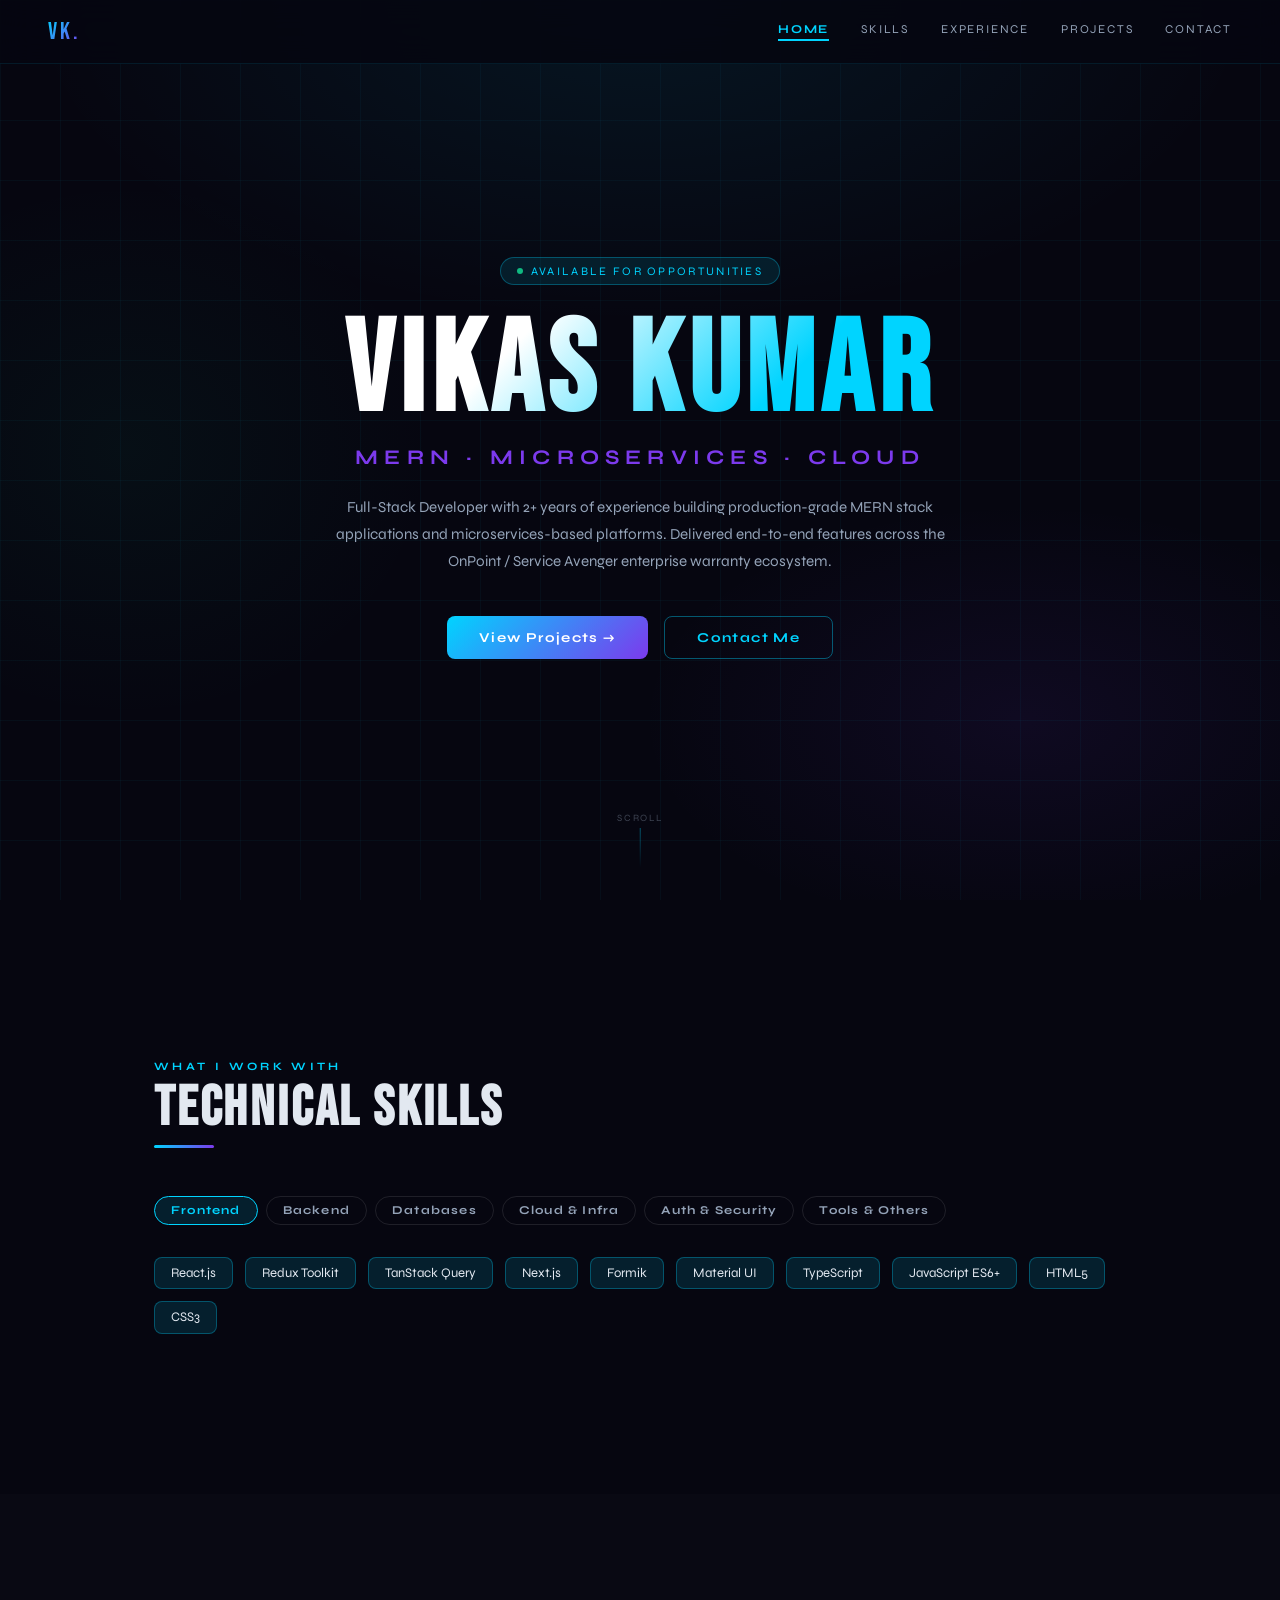
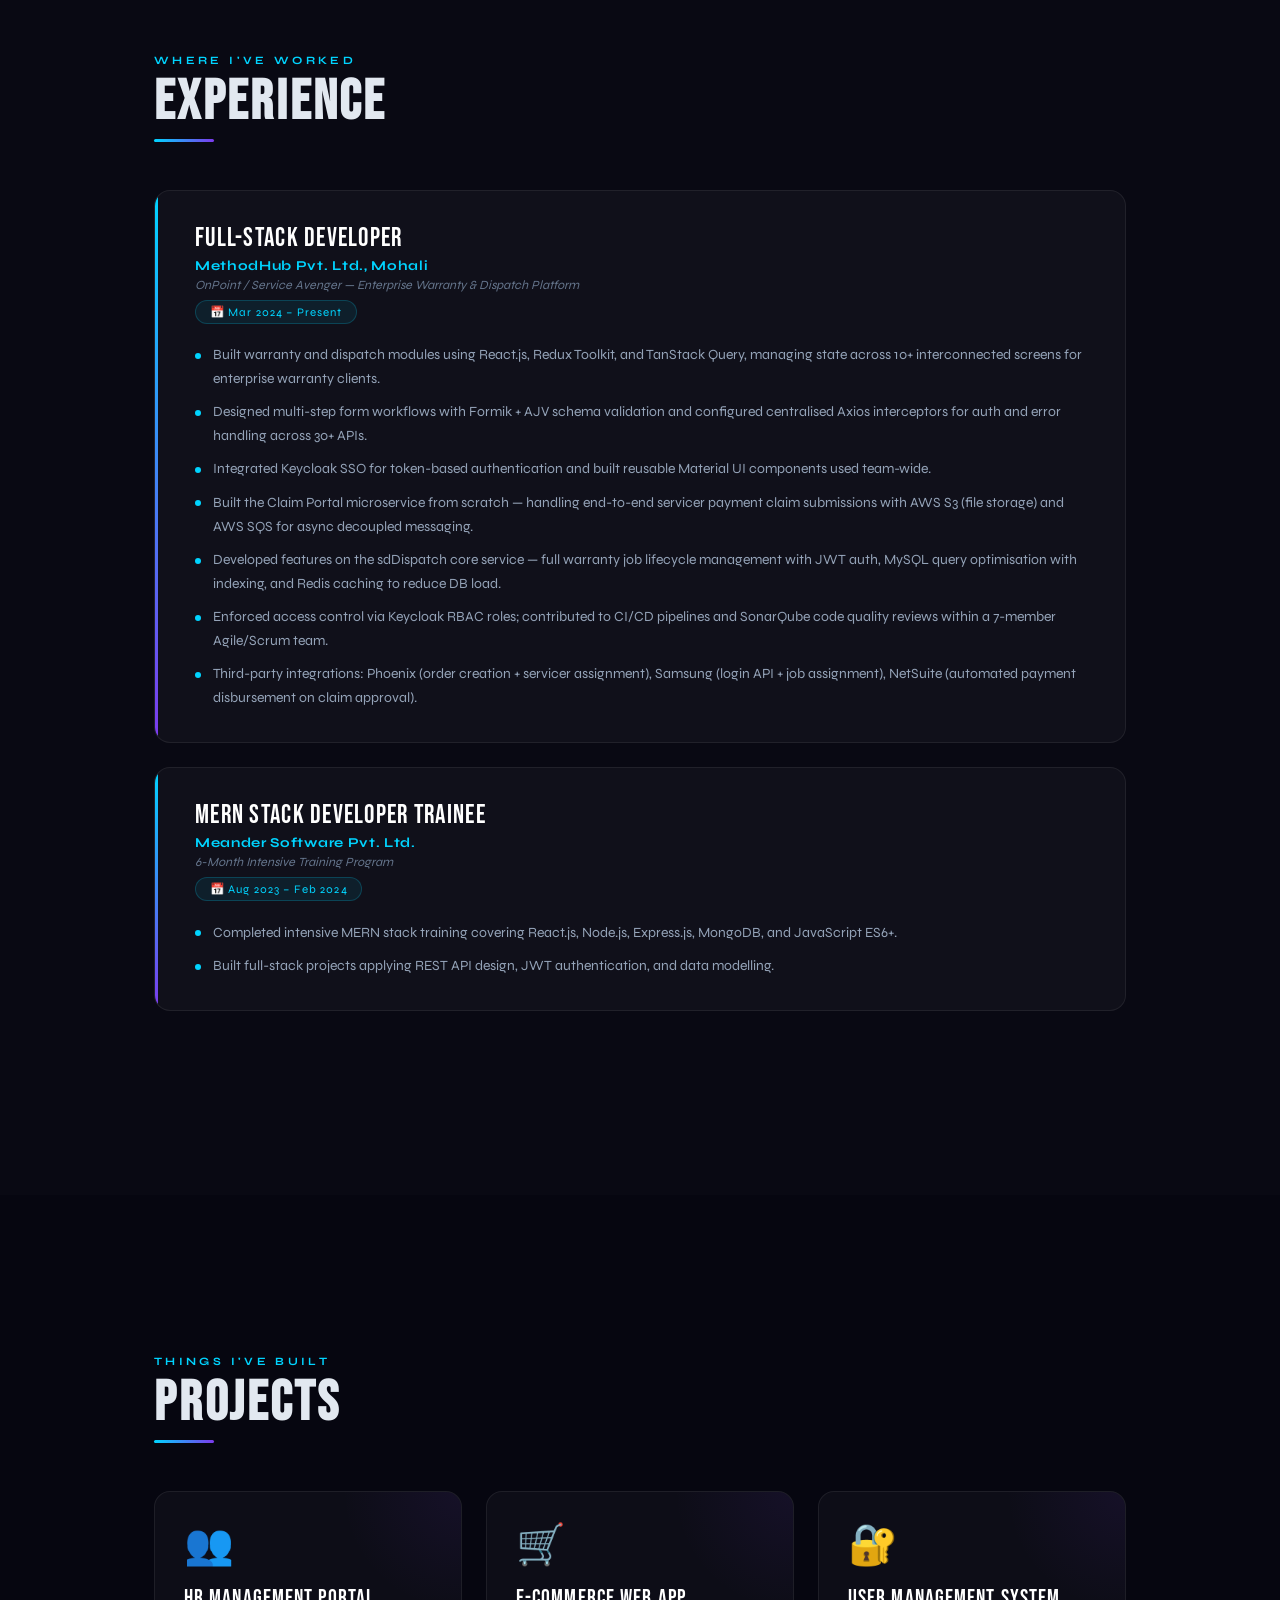
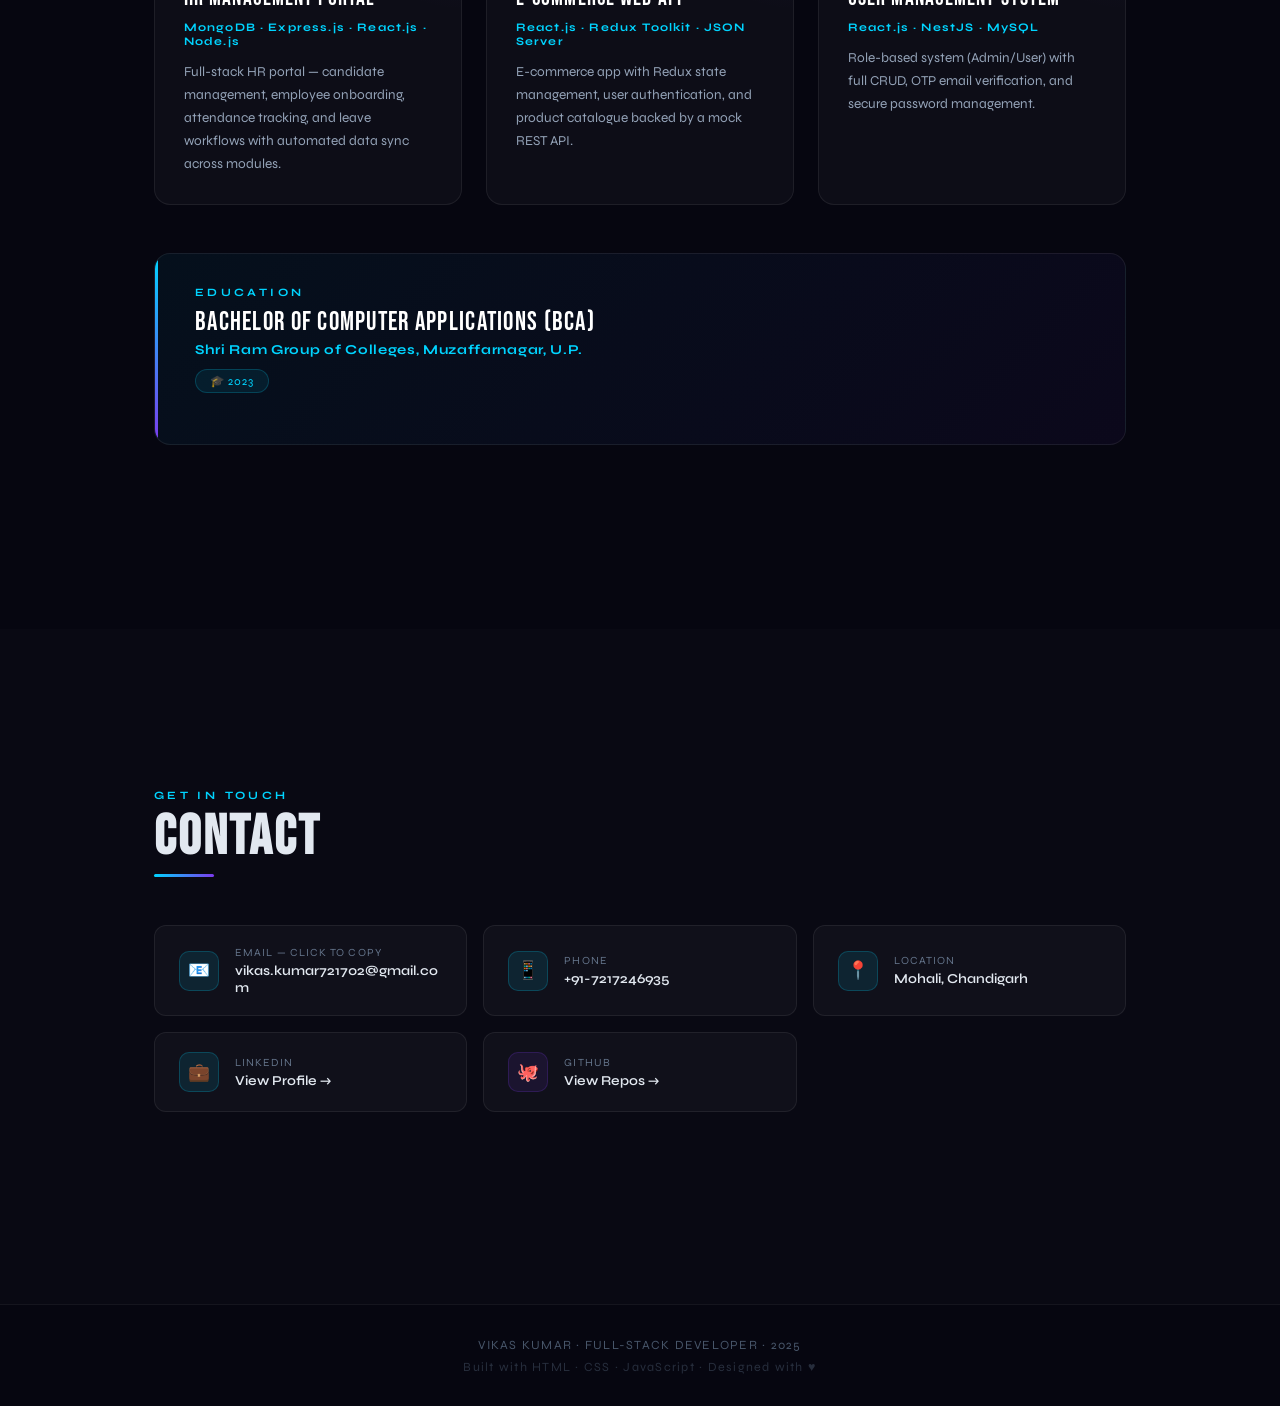
==== commit 97816a98: "manage work experince" ====
--- a/index.html
+++ b/index.html
@@ -45,7 +45,7 @@
     <h1 class="hero-name">Vikas Kumar</h1>
     <div class="hero-title">MERN · Microservices · Cloud</div>
     <p class="hero-summary">
-      Full-Stack Developer with 2.2 years of experience building production-grade MERN stack
+      Full-Stack Developer with 2+ years of experience building production-grade MERN stack
       applications and microservices-based platforms. Delivered end-to-end features across the
       OnPoint / Service Avenger enterprise warranty ecosystem.
     </p>
